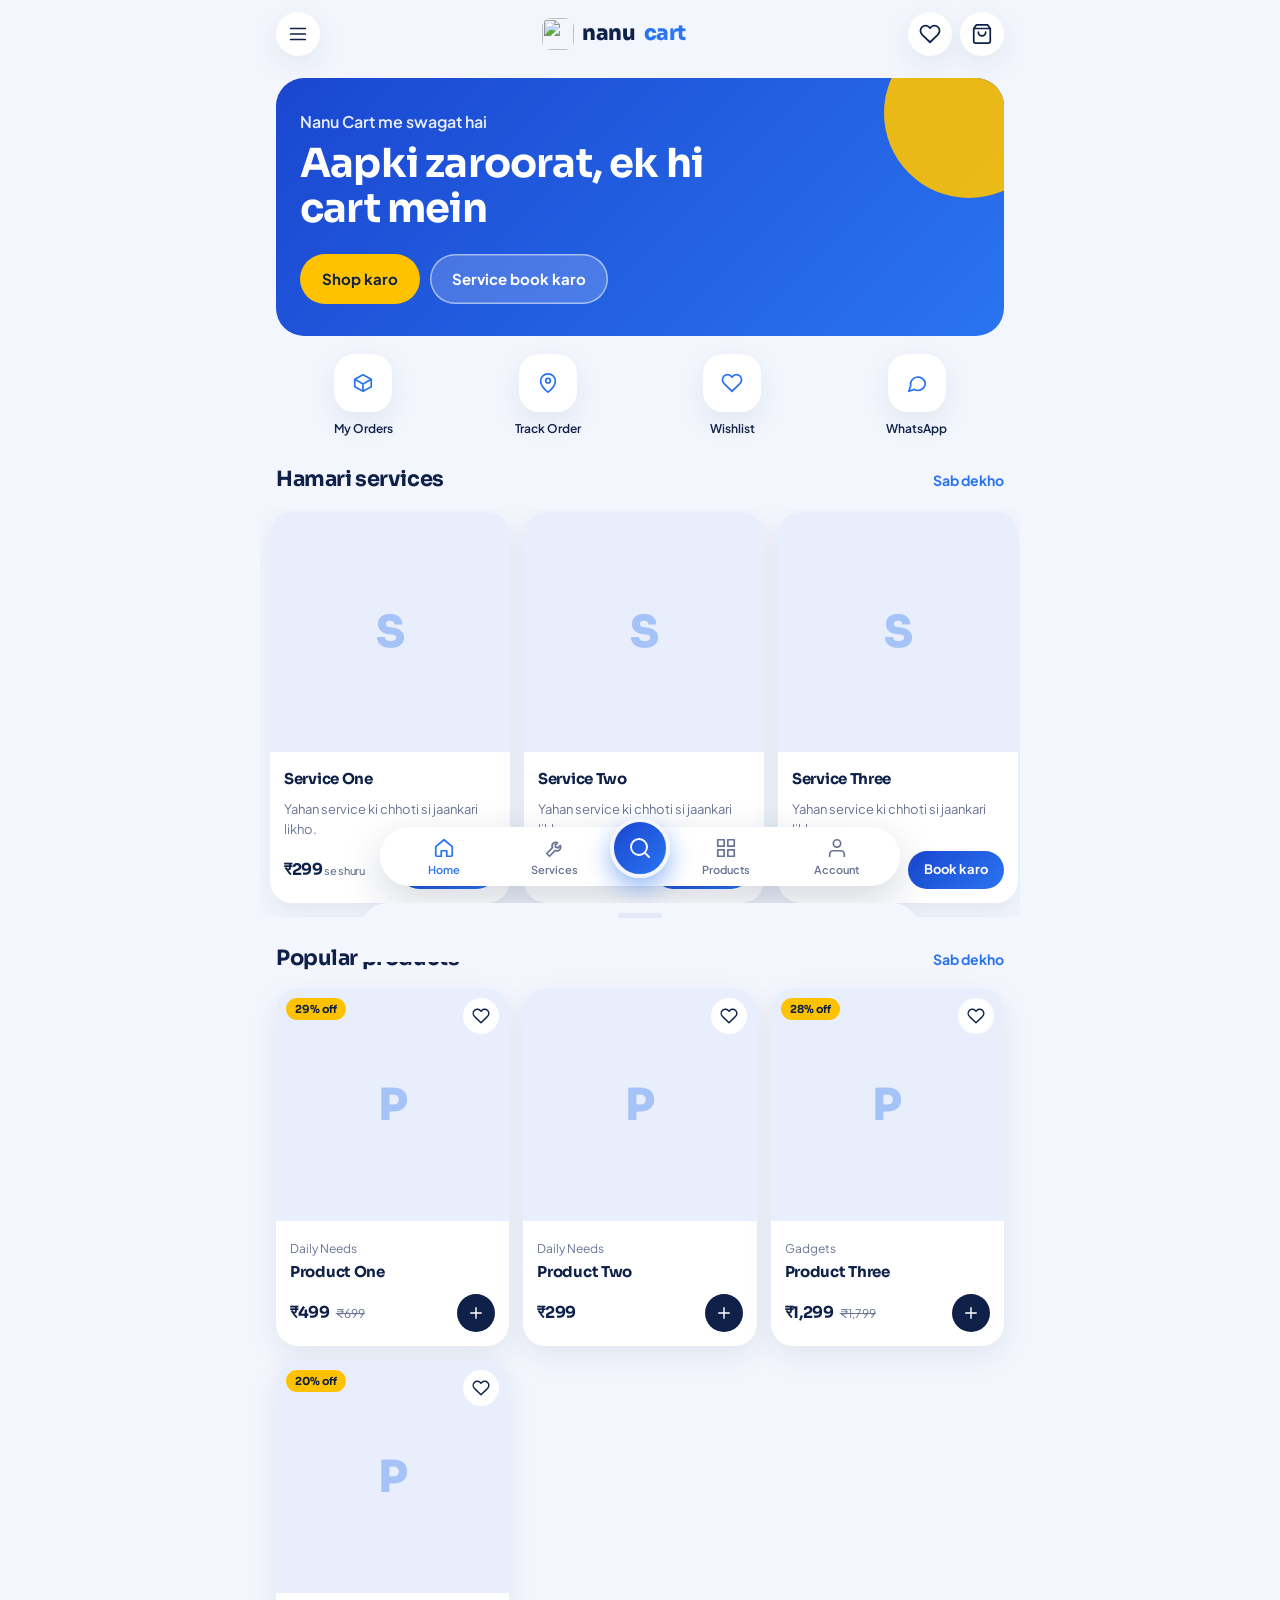
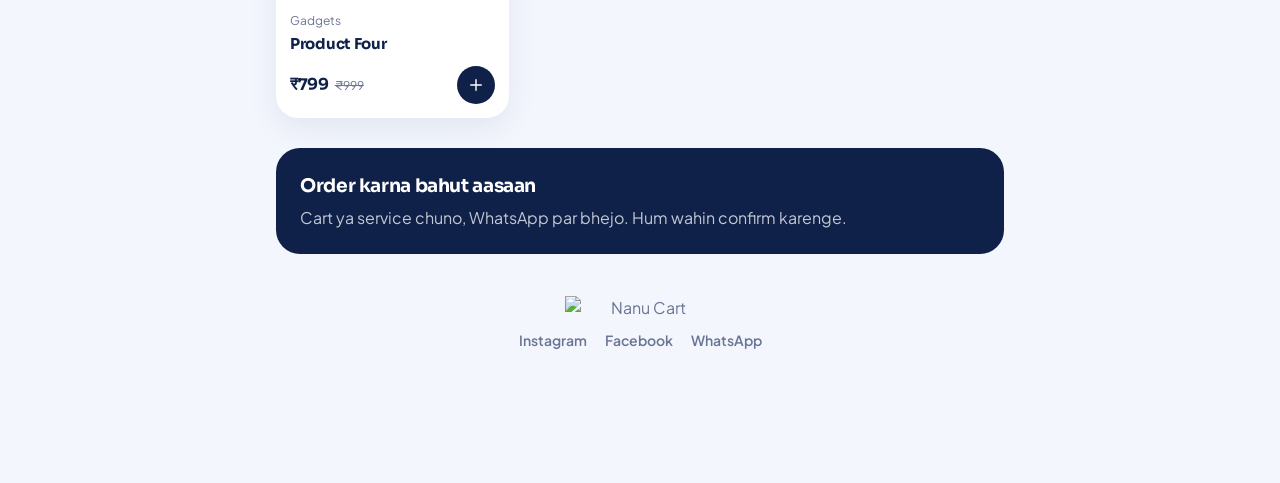
==== index.html @ 53aa0944 "Add files via upload" ====
<!DOCTYPE html>
<html lang="hi">
<head>
<meta charset="utf-8">
<meta name="viewport" content="width=device-width,initial-scale=1,viewport-fit=cover">
<title>Nanu Cart | Products & Services</title>
<meta name="description" content="Nanu Cart: products order karo, services book karo. Confirmation WhatsApp par.">
<meta name="theme-color" content="#2A74F0">
<link rel="icon" href="https://i.ibb.co/pBYqTsyS/nanucart-icon.png">
<link rel="preconnect" href="https://fonts.googleapis.com">
<link rel="preconnect" href="https://fonts.gstatic.com" crossorigin>
<link href="https://fonts.googleapis.com/css2?family=Plus+Jakarta+Sans:wght@400;500;600;700&family=Sora:wght@600;700;800&display=swap" rel="stylesheet">
<link rel="stylesheet" href="style.css">
</head>
<body>
<header>
  <button class="ib" onclick="openDrawer()" aria-label="Menu" id="mb"></button>
  <a class="logo" href="#home"><img src="https://i.ibb.co/pBYqTsyS/nanucart-icon.png" alt="">nanu<span>cart</span></a>
  <div class="hr"><a class="ib" href="#wishlist" aria-label="Wishlist" id="wb"></a><a class="ib" href="#cart" aria-label="Cart" id="cb"></a></div>
</header>
<main id="app"></main>
<nav id="nav"></nav>
<div class="ov" id="ov" onclick="closeAll()"></div>
<aside id="drawer"></aside>
<div id="sheet"><div class="grab"></div><div id="sheet-body"></div></div>
<div id="toast"></div>
<!-- Har feature ki apni alag file. Order important hai. -->
<script src="config.js"></script>
<script src="core.js"></script>
<script src="cart.js"></script>
<script src="home.js"></script>
<script src="shop.js"></script>
<script src="service.js"></script>
<script src="account.js"></script>
<script src="main.js"></script>
</body>
</html>
---- style.css ----
:root{--bg:#F3F6FD;--ink:#0F2149;--mut:#6A7595;--b:#2A74F0;--b2:#1A47D0;--g:#FFC200;--ln:#E3E9F6;--sh:0 10px 30px rgba(15,33,73,.08)}
*{box-sizing:border-box;margin:0;-webkit-tap-highlight-color:transparent}
body{font-family:'Plus Jakarta Sans',system-ui,sans-serif;background:var(--bg);color:var(--ink);padding-bottom:120px;line-height:1.5}
h1,h2,h3,h4,.logo,b{font-family:Sora,sans-serif;letter-spacing:-.02em}
a{color:inherit;text-decoration:none;cursor:pointer}button{font:inherit;border:0;background:none;color:inherit;cursor:pointer}
:focus-visible{outline:3px solid var(--g);outline-offset:2px}
input,textarea{font:inherit;width:100%;padding:14px 16px;margin-bottom:12px;border:1.5px solid var(--ln);border-radius:14px;background:#fff;color:var(--ink);outline:0}
input:focus,textarea:focus{border-color:var(--b)}
header{position:sticky;top:0;z-index:30;display:flex;align-items:center;justify-content:space-between;padding:12px 16px;background:rgba(243,246,253,.88);backdrop-filter:blur(14px);max-width:760px;margin:auto}
.hr{display:flex;gap:8px}
.ib{width:44px;height:44px;border-radius:50%;background:#fff;display:grid;place-items:center;box-shadow:var(--sh);position:relative}
.logo{display:flex;align-items:center;gap:8px;font-weight:800;font-size:21px}.logo img{width:32px;height:32px;border-radius:9px}.logo span,footer b span{color:var(--b)}
.bd{position:absolute;top:-3px;right:-3px;min-width:19px;height:19px;border-radius:10px;background:var(--g);color:var(--ink);font:800 11px Sora;display:grid;place-items:center;padding:0 5px}
main{max-width:760px;margin:auto;padding:4px 16px}
.hero{margin-top:6px;padding:32px 24px;border-radius:28px;color:#fff;background:linear-gradient(135deg,var(--b2),var(--b)) center/cover;position:relative;overflow:hidden}
.hero:after{content:"";position:absolute;right:-50px;top:-50px;width:170px;height:170px;border-radius:50%;background:var(--g);opacity:.9}
.hero>*{position:relative;z-index:1}.hero p{font-weight:600;opacity:.9}
.hero h1{font-size:clamp(28px,7vw,40px);line-height:1.12;margin:8px 0 22px;max-width:15ch}
.row{display:flex;gap:10px;flex-wrap:wrap}
.btn{display:inline-flex;align-items:center;justify-content:center;gap:8px;padding:14px 22px;border-radius:999px;font-weight:700;font-size:15px}
.btn.y{background:var(--g);color:var(--ink)}.btn.g{background:rgba(255,255,255,.18);color:#fff;box-shadow:inset 0 0 0 1.5px rgba(255,255,255,.5)}
.form .btn.g{background:#fff;color:var(--b2);box-shadow:inset 0 0 0 1.5px var(--ln)}
.btn.b{background:linear-gradient(135deg,var(--b2),var(--b));color:#fff}.btn.sm{padding:9px 16px;font-size:13px}.btn.w{width:100%;margin-top:8px}
.qa{display:grid;grid-template-columns:repeat(4,1fr);gap:10px;margin:18px 0 6px}
.qa a{display:flex;flex-direction:column;align-items:center;gap:8px;font-size:12px;font-weight:600;text-align:center}
.qa span{width:58px;height:58px;border-radius:20px;background:#fff;display:grid;place-items:center;color:var(--b);box-shadow:var(--sh)}
.sh{display:flex;justify-content:space-between;align-items:baseline;margin:26px 0 14px}.sh h2{font-size:21px}.sh a{color:var(--b);font-weight:700;font-size:14px}
.card{background:#fff;border-radius:22px;box-shadow:var(--sh);overflow:hidden}
.grid{display:grid;grid-template-columns:repeat(2,1fr);gap:14px}
.pi,.si{aspect-ratio:1;background:#E8EEFC;position:relative;overflow:hidden}.pi img,.si img,.th img{width:100%;height:100%;object-fit:cover}
.ph{width:100%;height:100%;display:grid;place-items:center;font:800 44px Sora;color:var(--b);opacity:.35}
.pb{padding:14px}.pb small,.od small{color:var(--mut);font-size:12px}.pb h4{font-size:15px;margin:2px 0 10px}.pb p{font-size:13px;color:var(--mut);margin:4px 0 12px}
.pr{display:flex;justify-content:space-between;align-items:center;gap:8px}.pr b{font-size:16px}.pr s{color:var(--mut);font-size:12px;margin-left:6px}.pr b small{font:500 11px 'Plus Jakarta Sans';color:var(--mut)}
.add{width:38px;height:38px;border-radius:50%;background:var(--ink);color:#fff;display:grid;place-items:center}
.hb{position:absolute;top:10px;right:10px;width:36px;height:36px;border-radius:50%;background:#fff;display:grid;place-items:center;color:var(--ink)}.hb.on{color:#E5484D}.hb.on svg{fill:#E5484D}
.tag{position:absolute;left:10px;top:10px;background:var(--g);font:700 11px Sora;padding:4px 9px;border-radius:999px}
.rail{display:flex;gap:14px;overflow-x:auto;scroll-snap-type:x mandatory;padding:2px 2px 14px;margin:0 -16px;padding-left:16px;scrollbar-width:none}.rail .sc{min-width:240px;scroll-snap-align:start}
.list{display:grid;gap:14px}
.chips{display:flex;gap:8px;overflow-x:auto;margin:0 -16px 16px;padding:0 16px;scrollbar-width:none}.chips button{padding:10px 18px;border-radius:999px;background:#fff;font-weight:600;font-size:14px;white-space:nowrap;box-shadow:var(--sh)}.chips .on{background:var(--ink);color:#fff}
.why{margin:30px 0;padding:24px;border-radius:24px;background:var(--ink);color:#fff}.why p{opacity:.75;margin-top:6px}
footer{text-align:center;padding:12px 0 8px;color:var(--mut)}footer b{font-size:20px;color:var(--ink)}footer div{display:flex;gap:18px;justify-content:center;margin-top:10px;font-weight:600;font-size:14px}
.li{display:flex;align-items:center;gap:12px;padding:12px;margin-bottom:12px}.th{width:68px;height:68px;border-radius:16px;overflow:hidden;background:#E8EEFC;flex:none}.fl{flex:1}.fl h4{font-size:15px}
.qty{display:flex;align-items:center;gap:10px;background:var(--bg);border-radius:999px;padding:4px}.qty button{width:30px;height:30px;border-radius:50%;background:#fff;display:grid;place-items:center}.qty span{font-weight:700;min-width:16px;text-align:center}
.form{padding:20px;margin-top:8px}.form h3{margin-bottom:14px}.tot{display:flex;justify-content:space-between;align-items:center;padding:6px 0 8px;font-weight:600}.tot b{font-size:22px}
.od{display:flex;justify-content:space-between;gap:12px;padding:16px;margin-bottom:12px}.od p{font-size:13px;color:var(--mut)}.rt{text-align:right;display:flex;flex-direction:column;gap:6px;align-items:flex-end}
.st{font-size:12px;font-weight:700;background:#E8EEFC;color:var(--b2);padding:4px 10px;border-radius:999px}.rt a{color:var(--b);font-weight:700;font-size:13px}
.steps{display:grid;grid-template-columns:14px 1fr;gap:4px 12px;margin:10px 0 14px}.steps i{width:14px;height:14px;border-radius:50%;background:var(--ln);margin-top:4px}.steps i.d{background:var(--b)}.steps span{font-size:14px}
.menu{margin-top:14px;display:grid;gap:10px}.menu a,#drawer a{display:flex;align-items:center;gap:14px;padding:14px 16px;border-radius:16px;background:#fff;font-weight:600}
.empty,.mut{color:var(--mut);margin:12px 0 18px}
nav{position:fixed;left:50%;transform:translateX(-50%);bottom:calc(14px + env(safe-area-inset-bottom,0px));width:min(92%,520px);display:flex;justify-content:space-around;align-items:flex-end;background:#fff;border-radius:30px;box-shadow:0 14px 40px rgba(15,33,73,.18);padding:10px 8px 8px;z-index:40}
nav a{flex:1;display:flex;flex-direction:column;align-items:center;gap:3px;font-size:11px;font-weight:600;color:var(--mut)}nav a.on{color:var(--b)}
nav a.fab{flex:none;width:60px;height:60px;border-radius:50%;margin-top:-34px;justify-content:center;background:linear-gradient(135deg,var(--b2),var(--b));color:#fff;box-shadow:0 10px 24px rgba(42,116,240,.5);border:4px solid var(--bg)}nav a.fab span{display:none}
.ov{position:fixed;inset:0;background:rgba(15,33,73,.45);opacity:0;pointer-events:none;transition:.25s;z-index:50}.ov.on{opacity:1;pointer-events:auto}
#drawer{position:fixed;top:0;bottom:0;left:0;width:min(86%,320px);background:var(--bg);z-index:60;padding:16px;transform:translateX(-102%);transition:transform .3s;overflow:auto}#drawer.open{transform:none}
.dh{display:flex;justify-content:space-between;align-items:center;margin-bottom:8px}#drawer h5{font:700 13px Sora;color:var(--mut);margin:20px 4px 8px}#drawer a{margin-bottom:8px}
#sheet{position:fixed;left:0;right:0;bottom:0;max-width:560px;margin:auto;background:var(--bg);border-radius:28px 28px 0 0;z-index:60;padding:10px 20px 28px;max-height:90vh;overflow:auto;transform:translateY(105%);transition:transform .3s}#sheet.open{transform:none}
.grab{width:44px;height:5px;border-radius:3px;background:var(--ln);margin:0 auto 16px}#sheet h3{font-size:22px;margin-bottom:4px}#sheet .mut{margin:0 0 14px}
#toast{position:fixed;left:50%;bottom:120px;transform:translate(-50%,20px);background:var(--ink);color:#fff;padding:12px 20px;border-radius:999px;font-size:14px;font-weight:600;opacity:0;pointer-events:none;transition:.25s;z-index:70}#toast.on{opacity:1;transform:translate(-50%,0)}
@media(min-width:640px){.grid{grid-template-columns:repeat(3,1fr)}.list{grid-template-columns:repeat(2,1fr)}}
@media(prefers-reduced-motion:reduce){*{transition:none!important}}
.fl-logo{width:150px;max-width:60%;display:block;margin:0 auto}
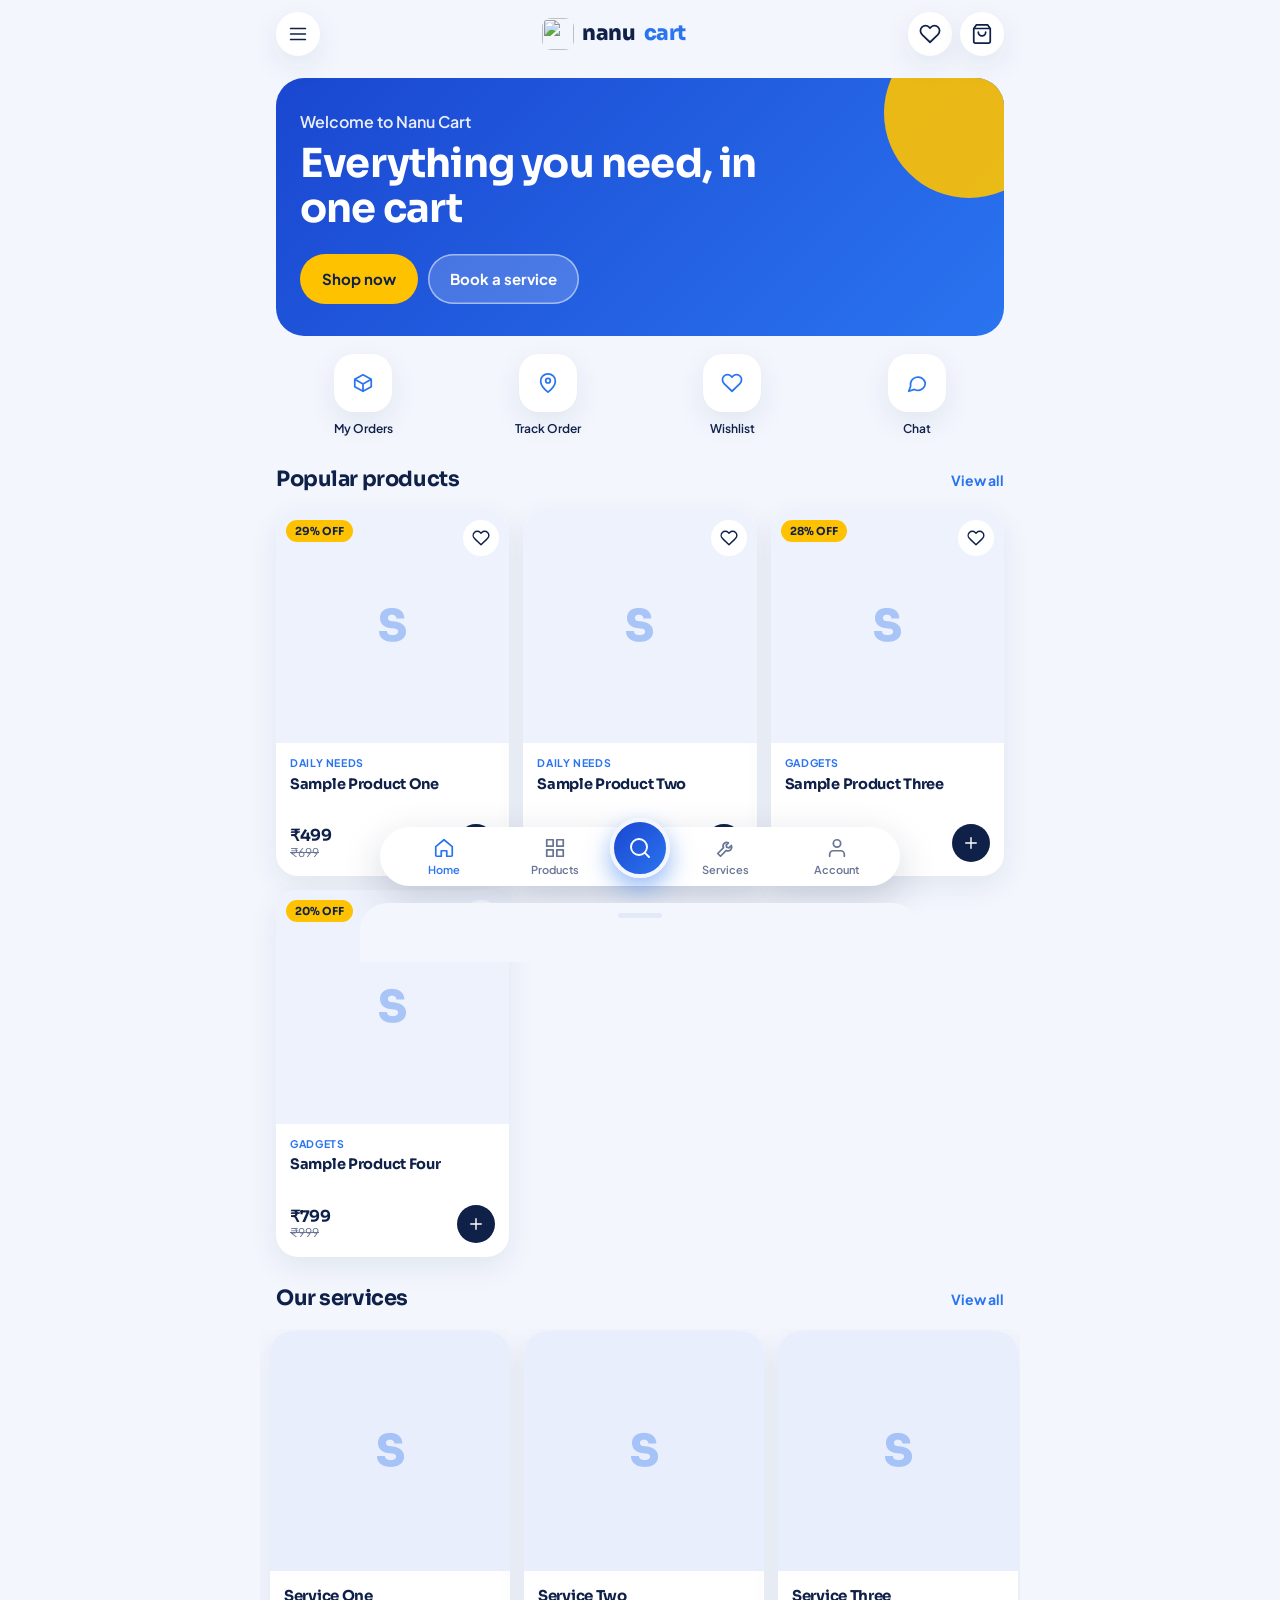
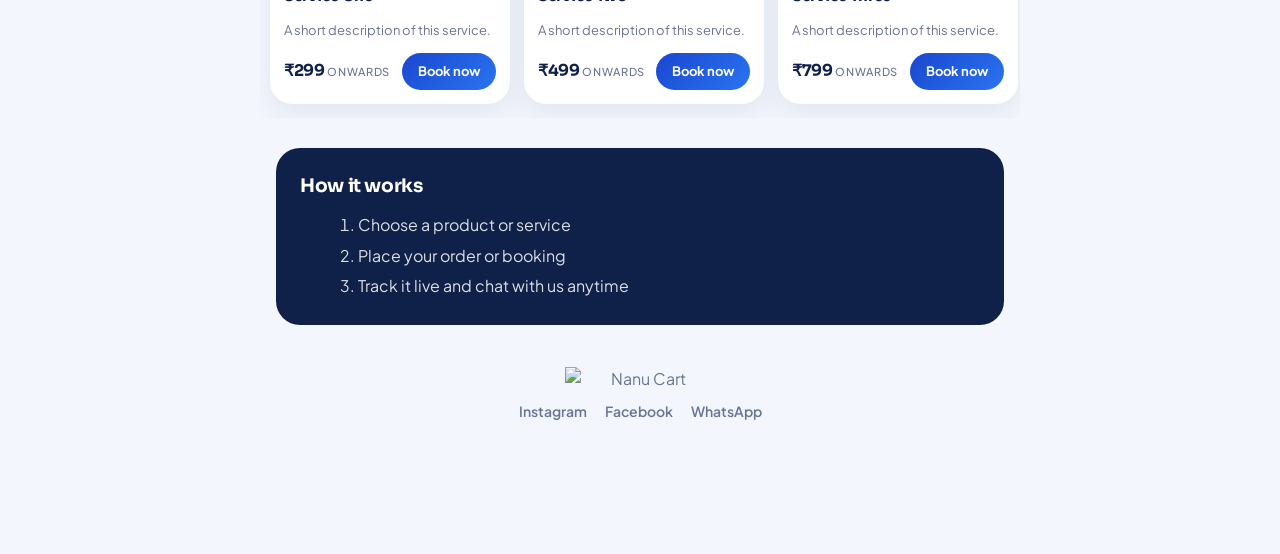
==== commit d72e74e0: "Add files via upload" ====
--- a/index.html
+++ b/index.html
@@ -1,10 +1,10 @@
 <!DOCTYPE html>
-<html lang="hi">
+<html lang="en">
 <head>
 <meta charset="utf-8">
 <meta name="viewport" content="width=device-width,initial-scale=1,viewport-fit=cover">
 <title>Nanu Cart | Products & Services</title>
-<meta name="description" content="Nanu Cart: products order karo, services book karo. Confirmation WhatsApp par.">
+<meta name="description" content="Nanu Cart: order products and book services online.">
 <meta name="theme-color" content="#2A74F0">
 <link rel="icon" href="https://i.ibb.co/pBYqTsyS/nanucart-icon.png">
 <link rel="preconnect" href="https://fonts.googleapis.com">
@@ -24,14 +24,20 @@
 <aside id="drawer"></aside>
 <div id="sheet"><div class="grab"></div><div id="sheet-body"></div></div>
 <div id="toast"></div>
-<!-- Har feature ki apni alag file. Order important hai. -->
+<script src="https://www.gstatic.com/firebasejs/10.12.2/firebase-app-compat.js"></script>
+<script src="https://www.gstatic.com/firebasejs/10.12.2/firebase-auth-compat.js"></script>
+<script src="https://www.gstatic.com/firebasejs/10.12.2/firebase-firestore-compat.js"></script>
 <script src="config.js"></script>
 <script src="core.js"></script>
+<script src="backend.js"></script>
+<script src="auth.js"></script>
 <script src="cart.js"></script>
 <script src="home.js"></script>
 <script src="shop.js"></script>
+<script src="product.js"></script>
 <script src="service.js"></script>
 <script src="account.js"></script>
+<script src="chat.js"></script>
 <script src="main.js"></script>
 </body>
 </html>
--- a/style.css
+++ b/style.css
@@ -59,3 +59,28 @@
 @media(min-width:640px){.grid{grid-template-columns:repeat(3,1fr)}.list{grid-template-columns:repeat(2,1fr)}}
 @media(prefers-reduced-motion:reduce){*{transition:none!important}}
 .fl-logo{width:150px;max-width:60%;display:block;margin:0 auto}
+/* ===== v2: professional cards, product page, auth, chat, tracking ===== */
+input[type=checkbox]{width:auto;margin:0}
+.pc{cursor:pointer;display:flex;flex-direction:column;transition:transform .2s,box-shadow .2s}.pc:active{transform:scale(.98)}
+.pi{aspect-ratio:1/1;background:#EEF2FC}.pb{padding:12px 14px 14px;display:flex;flex-direction:column;flex:1}
+.pb small{text-transform:uppercase;letter-spacing:.06em;font-size:10.5px;font-weight:700;color:var(--b)}
+.pc .pb h4{font-size:14.5px;line-height:1.3;margin:4px 0 12px;display:-webkit-box;-webkit-line-clamp:2;-webkit-box-orient:vertical;overflow:hidden;min-height:2.6em}
+.pc .pr{margin-top:auto}.pp{display:flex;flex-direction:column;line-height:1.15}.pp s{margin:0;font-size:12px}
+.add:disabled,.btn:disabled{opacity:.4;pointer-events:none}.oos{position:absolute;inset:0;background:rgba(255,255,255,.7);display:grid;place-items:center;font:700 13px Sora;color:var(--ink)}
+.pdp nav{display:none}.pdp{padding-bottom:110px}.gal{display:flex;overflow-x:auto;scroll-snap-type:x mandatory;border-radius:26px;scrollbar-width:none;background:#EEF2FC}.gs{min-width:100%;aspect-ratio:1/1;scroll-snap-align:center}.gs img,.gs .ph{width:100%;height:100%;object-fit:cover}
+.dots{display:flex;gap:6px;justify-content:center;margin:12px 0}.dots i{width:7px;height:7px;border-radius:4px;background:var(--ln);transition:.2s}.dots i.on{width:22px;background:var(--b)}
+.pinfo{padding:6px 2px}.meta{display:flex;justify-content:space-between;align-items:center}.meta small{text-transform:uppercase;letter-spacing:.06em;font-weight:700;color:var(--b);font-size:12px}
+.pinfo h1{font-size:26px;line-height:1.2;margin:6px 0 10px}.hb2{width:42px;height:42px;border-radius:50%;background:#fff;box-shadow:var(--sh);display:grid;place-items:center}.hb2.on{color:#E5484D}.hb2.on svg{fill:#E5484D}
+.price{display:flex;align-items:baseline;gap:10px;flex-wrap:wrap}.price b{font-size:28px}.price s{color:var(--mut)}.off{background:#E3F8EA;color:#13803D;font:700 12px Sora;padding:4px 10px;border-radius:999px}
+.stk{font-size:13px;font-weight:700;margin:8px 0 18px}.stk.yes{color:#13803D}.stk.no{color:#D23B3B}.pinfo h3{font-size:16px;margin-bottom:6px}.desc{color:#47527A;white-space:pre-line}
+.trust{display:grid;grid-template-columns:repeat(3,1fr);gap:10px;margin:22px 0}.trust div{background:#fff;border-radius:18px;padding:14px 8px;text-align:center;font-size:11.5px;font-weight:600;display:flex;flex-direction:column;align-items:center;gap:6px;color:var(--b2);box-shadow:var(--sh)}
+.buy{position:fixed;left:0;right:0;bottom:0;z-index:40;display:flex;gap:10px;align-items:center;padding:12px 16px calc(12px + env(safe-area-inset-bottom,0px));background:rgba(255,255,255,.95);backdrop-filter:blur(14px);box-shadow:0 -10px 30px rgba(15,33,73,.08);max-width:760px;margin:auto}.buy .btn{flex:1;padding:13px 10px}.btn.o{background:#fff;color:var(--b2);box-shadow:inset 0 0 0 1.5px var(--b)}.buy .qty{background:var(--bg)}
+.auth{padding:28px 22px;max-width:420px;margin:24px auto;text-align:center}.auth img{width:60px;height:60px;border-radius:18px;margin-bottom:12px}.auth h2{margin-bottom:4px}.auth input{text-align:left}.lnk{display:block;margin:12px 0;color:var(--b);font-weight:700;font-size:14px}.sw{margin-top:14px;font-size:14px;color:var(--mut)}.sw a{color:var(--b);font-weight:700}
+.prof{display:flex;gap:14px;align-items:center;padding:18px}.av{width:48px;height:48px;border-radius:16px;background:linear-gradient(135deg,var(--b2),var(--b));color:#fff;display:grid;place-items:center;font:700 18px Sora;flex:none}.prof h3{margin:0}
+.dme{display:flex;align-items:center;gap:12px;background:linear-gradient(135deg,var(--b2),var(--b))!important;color:#fff;margin:6px 0 4px}.dme small{display:block;opacity:.8;font-weight:500}.dme .av{background:rgba(255,255,255,.2)}
+.od .oh{display:flex;justify-content:space-between;gap:10px;margin-bottom:6px}.od{display:block;padding:16px}.od p{margin-bottom:12px}.od0{margin-top:16px}
+.sp{display:flex;justify-content:space-between;position:relative}.sp div{flex:1;text-align:center;font-size:10.5px;font-weight:600;color:var(--mut);position:relative}.sp i{display:block;width:14px;height:14px;border-radius:50%;background:var(--ln);margin:0 auto 6px;position:relative;z-index:1}.sp div:not(:first-child):before{content:"";position:absolute;top:6px;right:50%;width:100%;height:2px;background:var(--ln)}.sp .on{color:var(--ink)}.sp .on i,.sp .on:before{background:var(--b)}.st.bad{background:#FDE8E8;color:#D23B3B}
+.chatbox{display:flex;flex-direction:column;height:calc(100vh - 290px);min-height:340px;background:#fff;border-radius:24px;box-shadow:var(--sh);overflow:hidden}.msgs{flex:1;overflow-y:auto;padding:16px;display:flex;flex-direction:column;gap:8px}
+.bub{max-width:80%;padding:10px 14px;border-radius:18px;font-size:14.5px;word-wrap:break-word}.bub small{display:block;font-size:10px;opacity:.65;margin-top:3px}.bub.me{align-self:flex-end;background:var(--b);color:#fff;border-bottom-right-radius:6px}.bub.ad{align-self:flex-start;background:#EEF2FC;border-bottom-left-radius:6px}
+.cin{display:flex;gap:8px;padding:10px;border-top:1px solid var(--ln)}.cin input{margin:0;flex:1}.send{width:48px;height:48px;border-radius:50%;background:var(--b);color:#fff;display:grid;place-items:center;flex:none}
+.why ol{margin:10px 0 0 18px;opacity:.85;line-height:1.9}.two{display:grid;grid-template-columns:1fr 1fr;gap:10px}.sw2{display:flex;gap:10px;align-items:center;margin:4px 0 12px;font-weight:600}
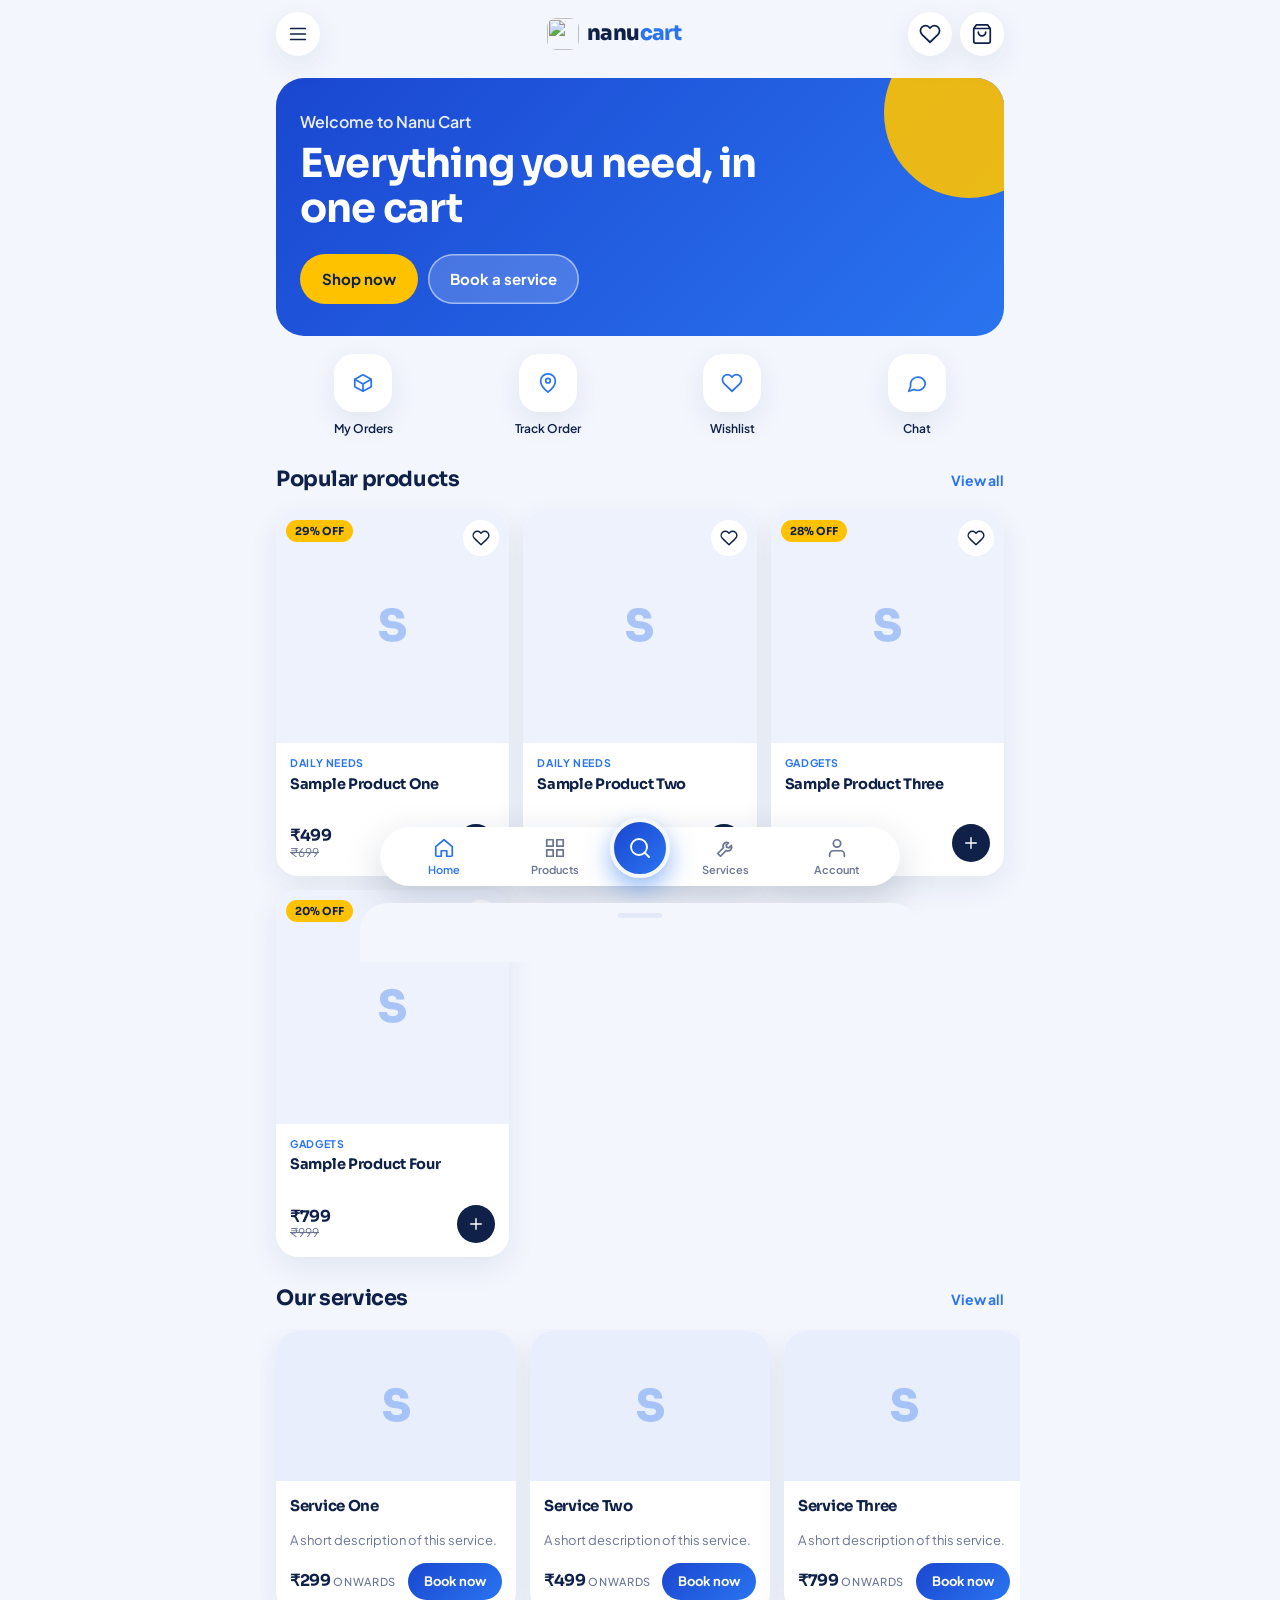
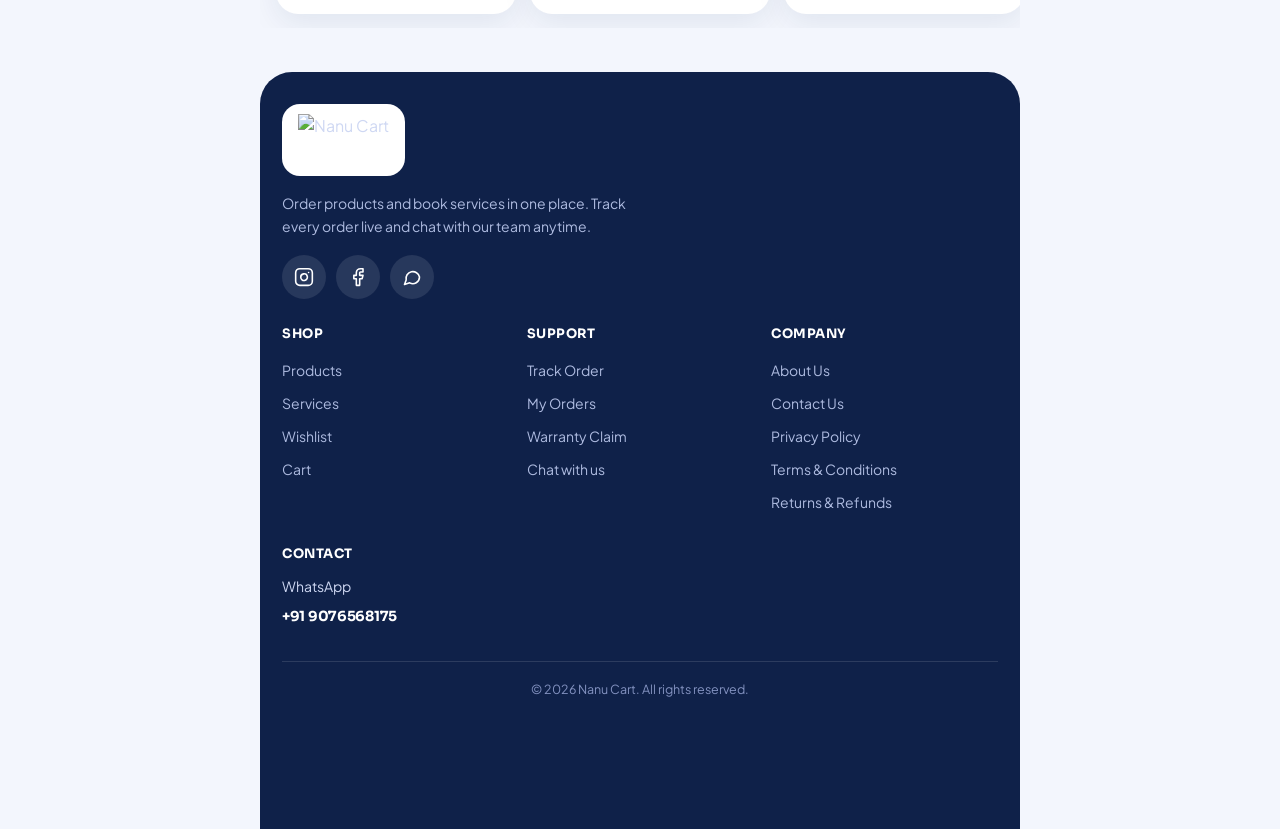
==== commit ed9a7202: "Add files via upload" ====
--- a/index.html
+++ b/index.html
@@ -10,15 +10,16 @@
 <link rel="preconnect" href="https://fonts.googleapis.com">
 <link rel="preconnect" href="https://fonts.gstatic.com" crossorigin>
 <link href="https://fonts.googleapis.com/css2?family=Plus+Jakarta+Sans:wght@400;500;600;700&family=Sora:wght@600;700;800&display=swap" rel="stylesheet">
-<link rel="stylesheet" href="style.css">
+<link rel="stylesheet" href="style.css?v=4">
 </head>
 <body>
 <header>
   <button class="ib" onclick="openDrawer()" aria-label="Menu" id="mb"></button>
-  <a class="logo" href="#home"><img src="https://i.ibb.co/pBYqTsyS/nanucart-icon.png" alt="">nanu<span>cart</span></a>
+  <a class="logo" href="#home"><img src="https://i.ibb.co/pBYqTsyS/nanucart-icon.png" alt=""><i class="wm">nanu<span>cart</span></i></a>
   <div class="hr"><a class="ib" href="#wishlist" aria-label="Wishlist" id="wb"></a><a class="ib" href="#cart" aria-label="Cart" id="cb"></a></div>
 </header>
 <main id="app"></main>
+<footer id="foot"></footer>
 <nav id="nav"></nav>
 <div class="ov" id="ov" onclick="closeAll()"></div>
 <aside id="drawer"></aside>
@@ -27,17 +28,20 @@
 <script src="https://www.gstatic.com/firebasejs/10.12.2/firebase-app-compat.js"></script>
 <script src="https://www.gstatic.com/firebasejs/10.12.2/firebase-auth-compat.js"></script>
 <script src="https://www.gstatic.com/firebasejs/10.12.2/firebase-firestore-compat.js"></script>
-<script src="config.js"></script>
-<script src="core.js"></script>
-<script src="backend.js"></script>
-<script src="auth.js"></script>
-<script src="cart.js"></script>
-<script src="home.js"></script>
-<script src="shop.js"></script>
-<script src="product.js"></script>
-<script src="service.js"></script>
-<script src="account.js"></script>
-<script src="chat.js"></script>
-<script src="main.js"></script>
+<script src="config.js?v=4"></script>
+<script src="core.js?v=4"></script>
+<script src="backend.js?v=4"></script>
+<script src="auth.js?v=4"></script>
+<script src="cart.js?v=4"></script>
+<script src="home.js?v=4"></script>
+<script src="shop.js?v=4"></script>
+<script src="product.js?v=4"></script>
+<script src="service.js?v=4"></script>
+<script src="account.js?v=4"></script>
+<script src="chat.js?v=4"></script>
+<script src="warranty.js?v=4"></script>
+<script src="info.js?v=4"></script>
+<script src="footer.js?v=4"></script>
+<script src="main.js?v=4"></script>
 </body>
 </html>
--- a/style.css
+++ b/style.css
@@ -38,7 +38,6 @@
 .list{display:grid;gap:14px}
 .chips{display:flex;gap:8px;overflow-x:auto;margin:0 -16px 16px;padding:0 16px;scrollbar-width:none}.chips button{padding:10px 18px;border-radius:999px;background:#fff;font-weight:600;font-size:14px;white-space:nowrap;box-shadow:var(--sh)}.chips .on{background:var(--ink);color:#fff}
 .why{margin:30px 0;padding:24px;border-radius:24px;background:var(--ink);color:#fff}.why p{opacity:.75;margin-top:6px}
-footer{text-align:center;padding:12px 0 8px;color:var(--mut)}footer b{font-size:20px;color:var(--ink)}footer div{display:flex;gap:18px;justify-content:center;margin-top:10px;font-weight:600;font-size:14px}
 .li{display:flex;align-items:center;gap:12px;padding:12px;margin-bottom:12px}.th{width:68px;height:68px;border-radius:16px;overflow:hidden;background:#E8EEFC;flex:none}.fl{flex:1}.fl h4{font-size:15px}
 .qty{display:flex;align-items:center;gap:10px;background:var(--bg);border-radius:999px;padding:4px}.qty button{width:30px;height:30px;border-radius:50%;background:#fff;display:grid;place-items:center}.qty span{font-weight:700;min-width:16px;text-align:center}
 .form{padding:20px;margin-top:8px}.form h3{margin-bottom:14px}.tot{display:flex;justify-content:space-between;align-items:center;padding:6px 0 8px;font-weight:600}.tot b{font-size:22px}
@@ -58,7 +57,6 @@
 #toast{position:fixed;left:50%;bottom:120px;transform:translate(-50%,20px);background:var(--ink);color:#fff;padding:12px 20px;border-radius:999px;font-size:14px;font-weight:600;opacity:0;pointer-events:none;transition:.25s;z-index:70}#toast.on{opacity:1;transform:translate(-50%,0)}
 @media(min-width:640px){.grid{grid-template-columns:repeat(3,1fr)}.list{grid-template-columns:repeat(2,1fr)}}
 @media(prefers-reduced-motion:reduce){*{transition:none!important}}
-.fl-logo{width:150px;max-width:60%;display:block;margin:0 auto}
 /* ===== v2: professional cards, product page, auth, chat, tracking ===== */
 input[type=checkbox]{width:auto;margin:0}
 .pc{cursor:pointer;display:flex;flex-direction:column;transition:transform .2s,box-shadow .2s}.pc:active{transform:scale(.98)}
@@ -84,3 +82,17 @@
 .bub{max-width:80%;padding:10px 14px;border-radius:18px;font-size:14.5px;word-wrap:break-word}.bub small{display:block;font-size:10px;opacity:.65;margin-top:3px}.bub.me{align-self:flex-end;background:var(--b);color:#fff;border-bottom-right-radius:6px}.bub.ad{align-self:flex-start;background:#EEF2FC;border-bottom-left-radius:6px}
 .cin{display:flex;gap:8px;padding:10px;border-top:1px solid var(--ln)}.cin input{margin:0;flex:1}.send{width:48px;height:48px;border-radius:50%;background:var(--b);color:#fff;display:grid;place-items:center;flex:none}
 .why ol{margin:10px 0 0 18px;opacity:.85;line-height:1.9}.two{display:grid;grid-template-columns:1fr 1fr;gap:10px}.sw2{display:flex;gap:10px;align-items:center;margin:4px 0 12px;font-weight:600}
+/* ===== v3: footer, logo, rail fixes ===== */
+.wm{font-style:normal}.logo .wm{letter-spacing:-.03em}
+.rail{scroll-padding-left:16px}.si{aspect-ratio:16/10}
+body{padding-bottom:0}body.nofoot{padding-bottom:120px}.pdp{padding-bottom:0}
+#foot{margin:40px auto 0;max-width:760px;background:var(--ink);color:#cfd8f3;border-radius:32px 32px 0 0;padding:32px 22px 130px}
+#foot .ft{display:block;background:#fff;border-radius:18px;padding:10px 16px;width:fit-content;margin-bottom:16px}#foot .ft img{height:52px;display:block}
+#foot .fb p{font-size:14px;line-height:1.6;max-width:36ch;color:#aebbe0}
+.soc{display:flex;gap:10px;margin:18px 0 26px}.soc a{width:44px;height:44px;border-radius:50%;background:rgba(255,255,255,.1);display:grid;place-items:center;color:#fff;transition:.2s}.soc a:active{background:var(--b)}
+.fcols{display:grid;grid-template-columns:1fr 1fr;gap:26px 18px}.fcols h5{font:700 13px Sora;color:#fff;letter-spacing:.04em;margin-bottom:12px;text-transform:uppercase}.fcols a{display:block;font-size:14px;padding:6px 0;color:#aebbe0}.fcols a:hover{color:#fff}
+.fcols .wide{grid-column:1/-1}.fcon{display:flex;flex-direction:column;gap:2px;font-size:14px}.fcon b{color:#fff;font-family:Sora}
+.fbot{margin-top:28px;padding-top:18px;border-top:1px solid rgba(255,255,255,.12);font-size:12.5px;color:#8392c0;text-align:center}
+.pdp #foot{padding-bottom:110px}
+@media(min-width:640px){.fcols{grid-template-columns:repeat(3,1fr)}.fcols .wide{grid-column:auto}}
+.doc{padding:22px}.doc p{margin-bottom:12px;color:#47527A;line-height:1.7}.doc .menu{margin-top:16px}.doc h3{margin:6px 0 10px}
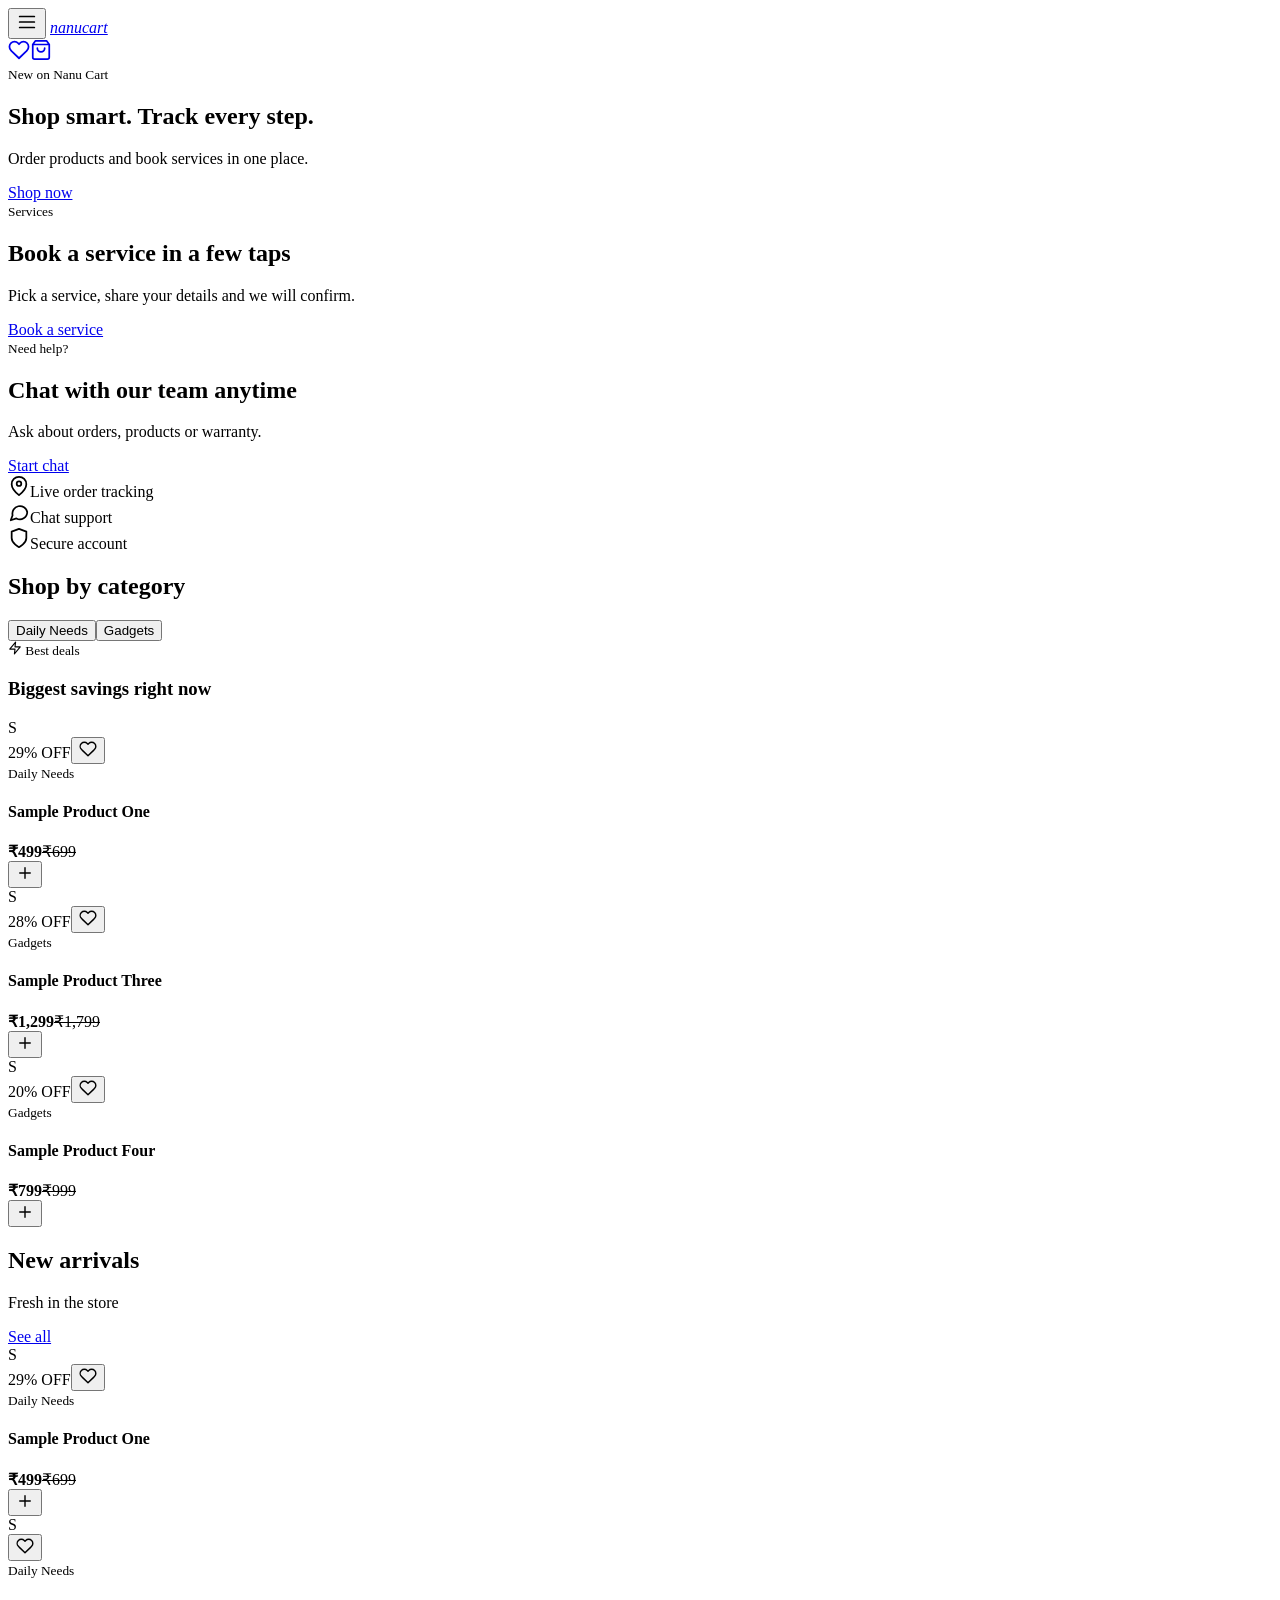
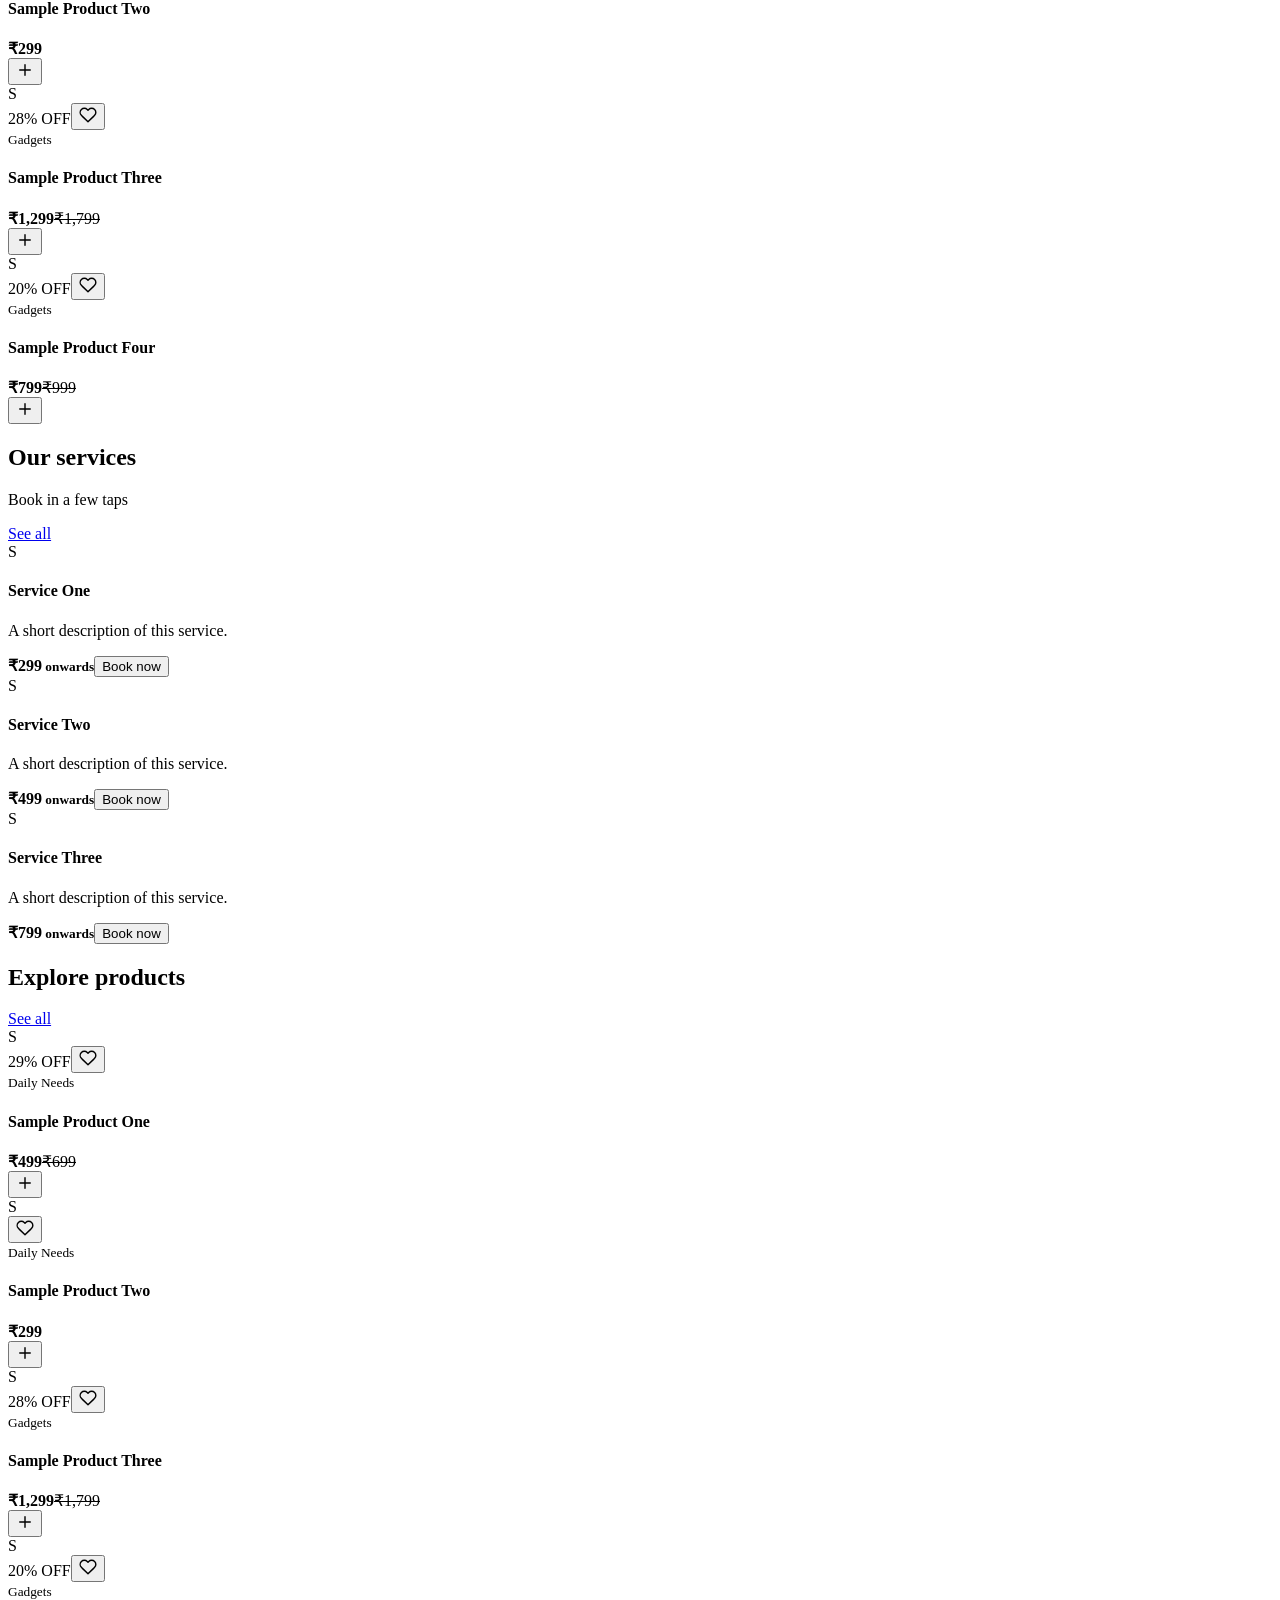
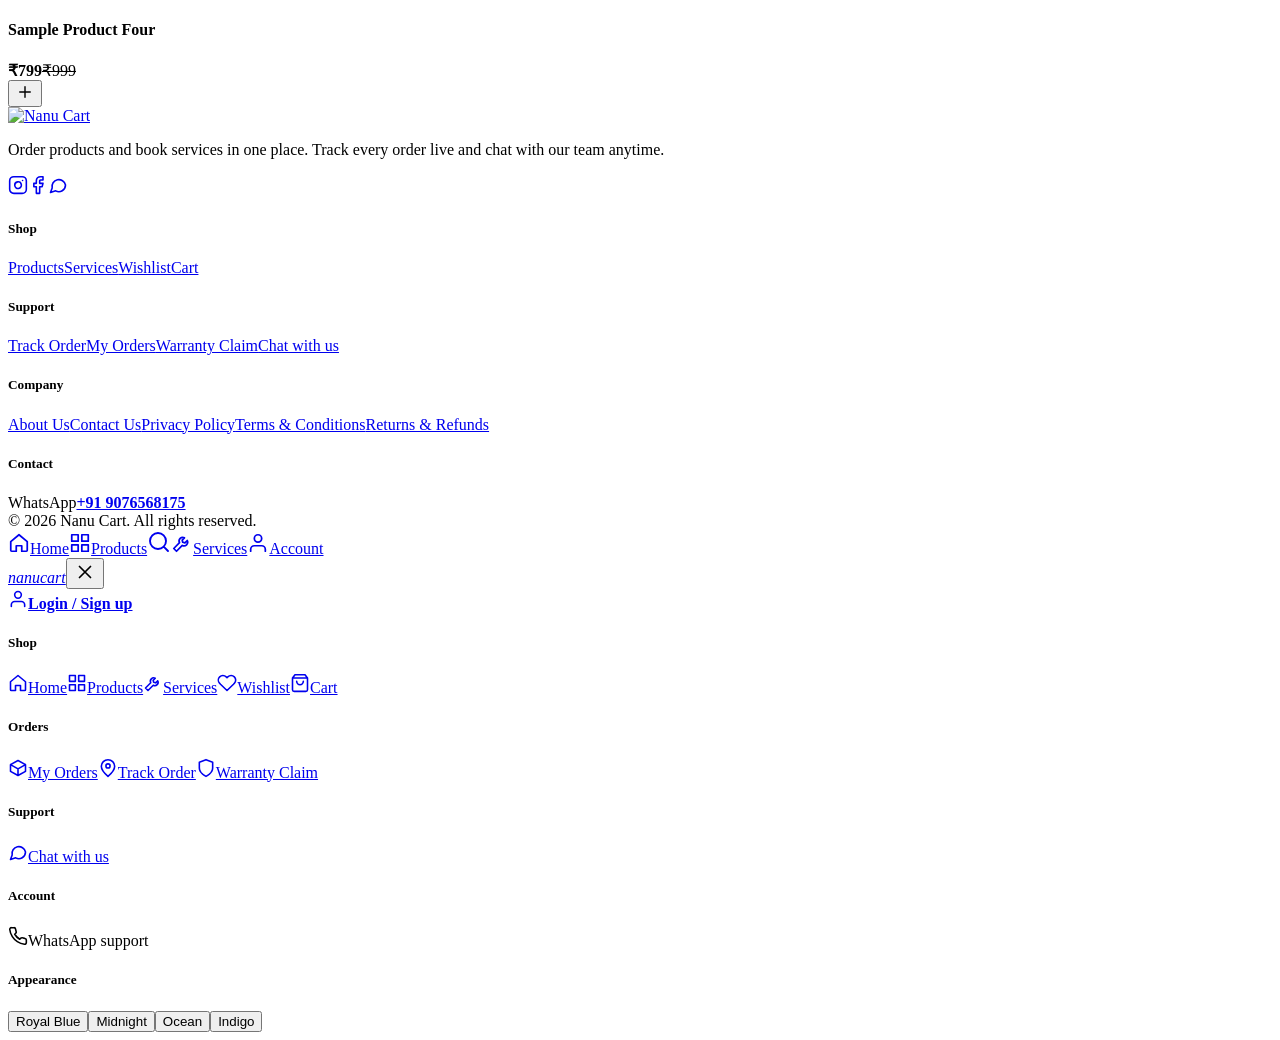
==== commit 474c9554: "Add files via upload" ====
--- a/index.html
+++ b/index.html
@@ -5,12 +5,13 @@
 <meta name="viewport" content="width=device-width,initial-scale=1,viewport-fit=cover">
 <title>Nanu Cart | Products & Services</title>
 <meta name="description" content="Nanu Cart: order products and book services online.">
-<meta name="theme-color" content="#2A74F0">
+<meta name="theme-color" content="#EEF3FF">
+<script>try{document.documentElement.dataset.theme=JSON.parse(localStorage.getItem("nc_theme")||'"royal"')}catch(e){}</script>
 <link rel="icon" href="https://i.ibb.co/pBYqTsyS/nanucart-icon.png">
 <link rel="preconnect" href="https://fonts.googleapis.com">
 <link rel="preconnect" href="https://fonts.gstatic.com" crossorigin>
 <link href="https://fonts.googleapis.com/css2?family=Plus+Jakarta+Sans:wght@400;500;600;700&family=Sora:wght@600;700;800&display=swap" rel="stylesheet">
-<link rel="stylesheet" href="style.css?v=4">
+<link rel="stylesheet" href="style.css?v=5">
 </head>
 <body>
 <header>
@@ -20,6 +21,7 @@
 </header>
 <main id="app"></main>
 <footer id="foot"></footer>
+<div id="cbar"></div>
 <nav id="nav"></nav>
 <div class="ov" id="ov" onclick="closeAll()"></div>
 <aside id="drawer"></aside>
@@ -28,20 +30,23 @@
 <script src="https://www.gstatic.com/firebasejs/10.12.2/firebase-app-compat.js"></script>
 <script src="https://www.gstatic.com/firebasejs/10.12.2/firebase-auth-compat.js"></script>
 <script src="https://www.gstatic.com/firebasejs/10.12.2/firebase-firestore-compat.js"></script>
-<script src="config.js?v=4"></script>
-<script src="core.js?v=4"></script>
-<script src="backend.js?v=4"></script>
-<script src="auth.js?v=4"></script>
-<script src="cart.js?v=4"></script>
-<script src="home.js?v=4"></script>
-<script src="shop.js?v=4"></script>
-<script src="product.js?v=4"></script>
-<script src="service.js?v=4"></script>
-<script src="account.js?v=4"></script>
-<script src="chat.js?v=4"></script>
-<script src="warranty.js?v=4"></script>
-<script src="info.js?v=4"></script>
-<script src="footer.js?v=4"></script>
-<script src="main.js?v=4"></script>
+<script src="config.js?v=5"></script>
+<script src="core.js?v=5"></script>
+<script src="theme.js?v=5"></script>
+<script src="backend.js?v=5"></script>
+<script src="auth.js?v=5"></script>
+<script src="cart.js?v=5"></script>
+<script src="reviews.js?v=5"></script>
+<script src="home.js?v=5"></script>
+<script src="shop.js?v=5"></script>
+<script src="checkout.js?v=5"></script>
+<script src="product.js?v=5"></script>
+<script src="service.js?v=5"></script>
+<script src="account.js?v=5"></script>
+<script src="chat.js?v=5"></script>
+<script src="warranty.js?v=5"></script>
+<script src="info.js?v=5"></script>
+<script src="footer.js?v=5"></script>
+<script src="main.js?v=5"></script>
 </body>
 </html>
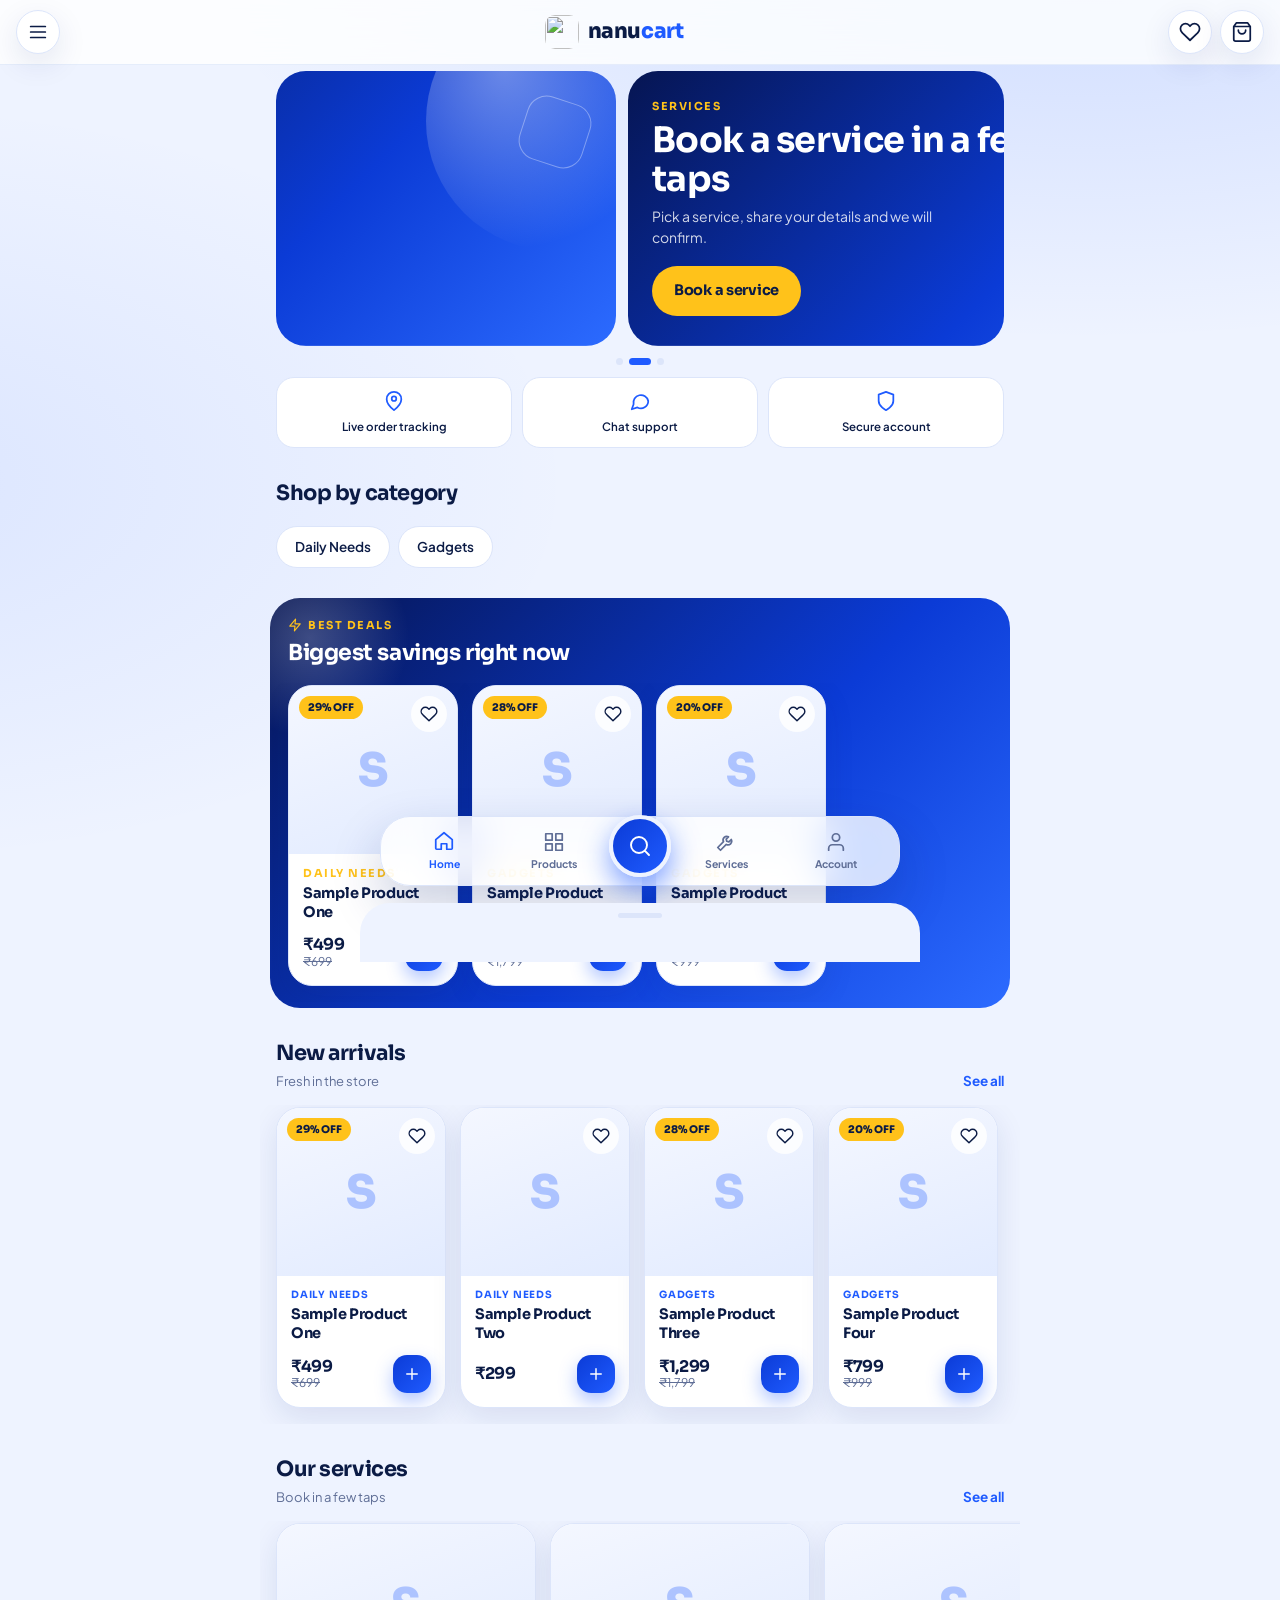
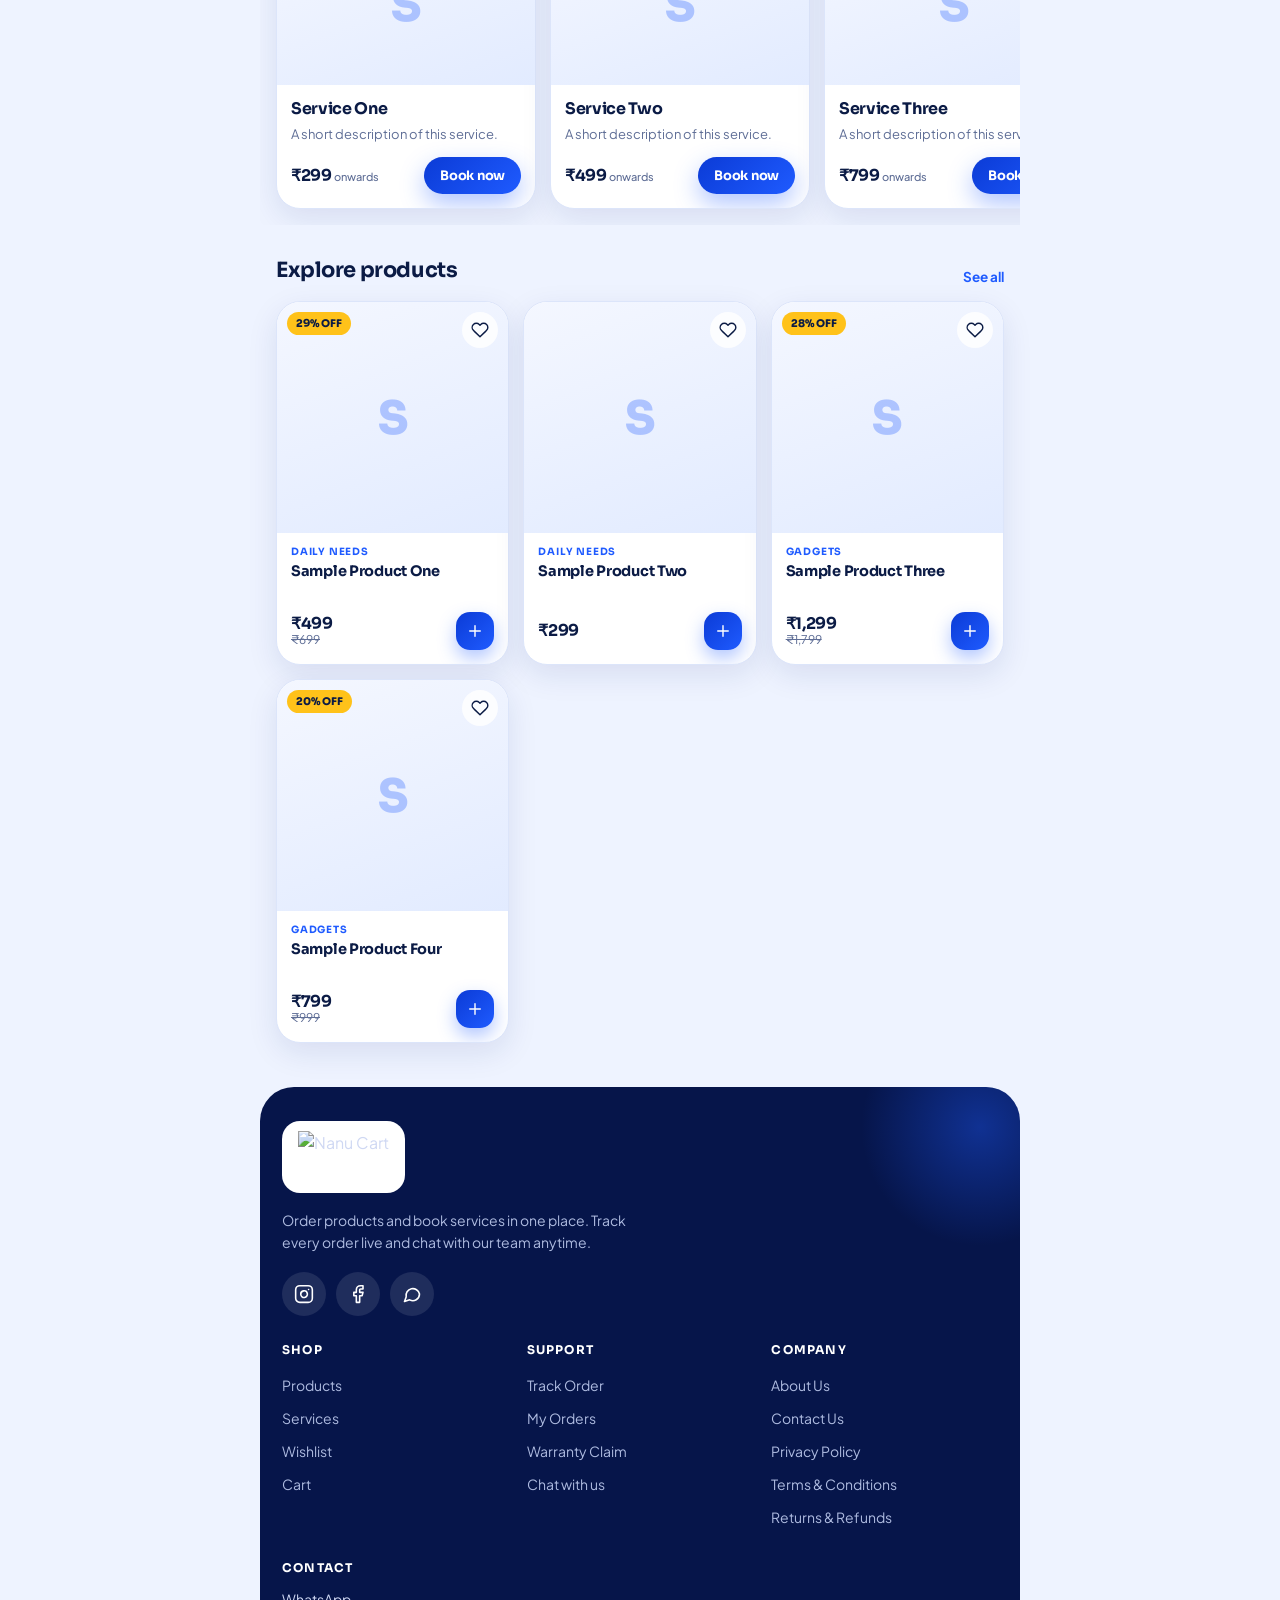
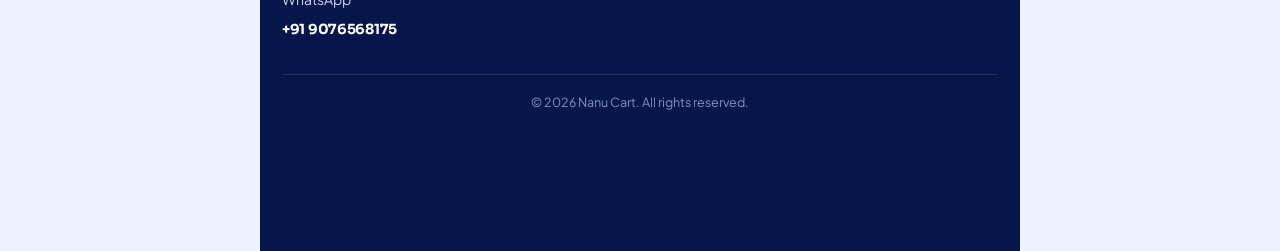
==== commit bd680b7f: "Add files via upload" ====
--- a/index.html
+++ b/index.html
@@ -7,13 +7,20 @@
 <meta name="description" content="Nanu Cart: order products and book services online.">
 <meta name="theme-color" content="#EEF3FF">
 <script>try{document.documentElement.dataset.theme=JSON.parse(localStorage.getItem("nc_theme")||'"royal"')}catch(e){}</script>
-<link rel="icon" href="https://i.ibb.co/pBYqTsyS/nanucart-icon.png">
+<link rel="icon" href="icon-192.png">
+<link rel="manifest" href="manifest.webmanifest">
+<link rel="apple-touch-icon" href="icon-192.png">
+<meta name="mobile-web-app-capable" content="yes">
+<meta name="apple-mobile-web-app-capable" content="yes">
+<meta name="apple-mobile-web-app-title" content="Nanu Cart">
 <link rel="preconnect" href="https://fonts.googleapis.com">
 <link rel="preconnect" href="https://fonts.gstatic.com" crossorigin>
 <link href="https://fonts.googleapis.com/css2?family=Plus+Jakarta+Sans:wght@400;500;600;700&family=Sora:wght@600;700;800&display=swap" rel="stylesheet">
-<link rel="stylesheet" href="style.css?v=5">
+<style>#splash{position:fixed;inset:0;z-index:200;background:radial-gradient(600px 420px at 50% 32%,#1F5BFF66,transparent),linear-gradient(160deg,#04103F,#0B3BD6);display:grid;place-items:center;transition:opacity .5s,visibility .5s}#splash.out{opacity:0;visibility:hidden}.sp-in{text-align:center;color:#fff;font-family:Sora,system-ui,sans-serif}.sp-ring{width:104px;height:104px;margin:0 auto 20px;position:relative;display:grid;place-items:center}.sp-ring:before,.sp-ring:after{content:"";position:absolute;inset:0;border-radius:32px;border:2px solid rgba(255,255,255,.55);animation:spr 1.8s ease-out infinite}.sp-ring:after{animation-delay:.9s}.sp-ring img{width:84px;height:84px;border-radius:24px;animation:spf 1.6s ease-in-out infinite;box-shadow:0 16px 40px rgba(0,0,0,.35)}.sp-name{font-weight:800;font-size:27px;letter-spacing:-.03em}.sp-name span{color:#FFC21A}.sp-bar{width:120px;height:4px;border-radius:2px;background:rgba(255,255,255,.2);margin:22px auto 0;overflow:hidden}.sp-bar i{display:block;height:100%;width:40%;border-radius:2px;background:#FFC21A;animation:spb 1.2s ease-in-out infinite}@keyframes spr{0%{transform:scale(.8);opacity:.9}100%{transform:scale(1.55);opacity:0}}@keyframes spf{50%{transform:translateY(-6px)}}@keyframes spb{0%{transform:translateX(-100%)}100%{transform:translateX(300%)}}</style>
+<link rel="stylesheet" href="style.css?v=7">
 </head>
 <body>
+<div id="splash"><div class="sp-in"><div class="sp-ring"><img src="icon-192.png" alt=""></div><div class="sp-name">nanu<span>cart</span></div><div class="sp-bar"><i></i></div></div></div>
 <header>
   <button class="ib" onclick="openDrawer()" aria-label="Menu" id="mb"></button>
   <a class="logo" href="#home"><img src="https://i.ibb.co/pBYqTsyS/nanucart-icon.png" alt=""><i class="wm">nanu<span>cart</span></i></a>
@@ -30,23 +37,26 @@
 <script src="https://www.gstatic.com/firebasejs/10.12.2/firebase-app-compat.js"></script>
 <script src="https://www.gstatic.com/firebasejs/10.12.2/firebase-auth-compat.js"></script>
 <script src="https://www.gstatic.com/firebasejs/10.12.2/firebase-firestore-compat.js"></script>
-<script src="config.js?v=5"></script>
-<script src="core.js?v=5"></script>
-<script src="theme.js?v=5"></script>
-<script src="backend.js?v=5"></script>
-<script src="auth.js?v=5"></script>
-<script src="cart.js?v=5"></script>
-<script src="reviews.js?v=5"></script>
-<script src="home.js?v=5"></script>
-<script src="shop.js?v=5"></script>
-<script src="checkout.js?v=5"></script>
-<script src="product.js?v=5"></script>
-<script src="service.js?v=5"></script>
-<script src="account.js?v=5"></script>
-<script src="chat.js?v=5"></script>
-<script src="warranty.js?v=5"></script>
-<script src="info.js?v=5"></script>
-<script src="footer.js?v=5"></script>
-<script src="main.js?v=5"></script>
+<script src="config.js?v=7"></script>
+<script src="core.js?v=7"></script>
+<script src="theme.js?v=7"></script>
+<script src="backend.js?v=7"></script>
+<script src="auth.js?v=7"></script>
+<script src="cart.js?v=7"></script>
+<script src="reviews.js?v=7"></script>
+<script src="home.js?v=7"></script>
+<script src="shop.js?v=7"></script>
+<script src="checkout.js?v=7"></script>
+<script src="product.js?v=7"></script>
+<script src="service.js?v=7"></script>
+<script src="account.js?v=7"></script>
+<script src="chat.js?v=7"></script>
+<script src="warranty.js?v=7"></script>
+<script src="info.js?v=7"></script>
+<script src="footer.js?v=7"></script>
+<script src="sfx.js?v=7"></script>
+<script src="pay.js?v=7"></script>
+<script src="pwa.js?v=7"></script>
+<script src="main.js?v=7"></script>
 </body>
 </html>
--- a/style.css
+++ b/style.css
@@ -0,0 +1,104 @@
+/* ===== NANU CART: premium blue design system ===== */
+:root{--bg:#EEF3FF;--bg2:#E2EBFF;--sf:#fff;--sf2:#F4F7FF;--ink:#0B1B45;--mut:#5F6E96;--ln:#DCE5FA;--b:#1F5BFF;--b2:#0B3BD6;--gold:#FFC21A;--foot:#06154A;--glass:rgba(255,255,255,.82);--sh:0 10px 30px rgba(16,42,120,.10);--sh2:0 22px 50px rgba(16,42,120,.22);--grad:linear-gradient(135deg,var(--b2),var(--b));--hero:linear-gradient(135deg,#061552 0%,#0B3BD6 58%,#2C6BFF 100%);--ok:#12A150;--bad:#E5484D;--on:#fff}
+[data-theme=midnight]{--bg:#050C20;--bg2:#091431;--sf:#0E1B3F;--sf2:#122252;--ink:#EAF0FF;--mut:#8FA2D3;--ln:#1C2F63;--b:#4C8DFF;--b2:#2D67F0;--foot:#030814;--glass:rgba(9,20,49,.84);--sh:0 10px 30px rgba(0,0,0,.4);--sh2:0 22px 50px rgba(0,0,0,.55);--hero:linear-gradient(135deg,#071447 0%,#1B46D6 60%,#3F80FF 100%)}
+[data-theme=ocean]{--bg:#E9F8FC;--bg2:#D7F0F7;--sf2:#F1FBFE;--ink:#05293A;--mut:#4A7384;--ln:#C9E6EF;--b:#0A93C9;--b2:#066E9C;--foot:#04283A;--hero:linear-gradient(135deg,#03344A 0%,#067BA8 58%,#35BFE9 100%);--sh:0 10px 30px rgba(4,80,110,.12)}
+[data-theme=indigo]{--bg:#EDEFFC;--bg2:#E0E4FB;--sf2:#F4F5FE;--ink:#0F1442;--mut:#5C639B;--ln:#D9DDF6;--b:#3D4EF2;--b2:#2A33C9;--foot:#0B0F3A;--hero:linear-gradient(135deg,#0B0F46 0%,#2A33C9 58%,#5B6BFF 100%);--sh:0 10px 30px rgba(30,40,140,.12)}
+*{box-sizing:border-box;margin:0;-webkit-tap-highlight-color:transparent}
+body{font-family:'Plus Jakarta Sans',system-ui,sans-serif;background:var(--bg);color:var(--ink);line-height:1.5;transition:background .3s,color .3s;background-image:radial-gradient(900px 420px at 85% -80px,color-mix(in srgb,var(--b) 16%,transparent),transparent),radial-gradient(700px 380px at -10% 14%,color-mix(in srgb,var(--b) 9%,transparent),transparent);background-repeat:no-repeat}
+h1,h2,h3,h4,h5,.logo,b,.btn{font-family:Sora,sans-serif;letter-spacing:-.02em}
+a{color:inherit;text-decoration:none;cursor:pointer}button{font:inherit;border:0;background:none;color:inherit;cursor:pointer}
+:focus-visible{outline:3px solid var(--gold);outline-offset:2px}
+input,textarea,select{font:inherit;width:100%;padding:14px 16px;margin-bottom:12px;border:1.5px solid var(--ln);border-radius:16px;background:var(--sf);color:var(--ink);outline:0;transition:border .2s,box-shadow .2s}
+input:focus,textarea:focus,select:focus{border-color:var(--b);box-shadow:0 0 0 4px color-mix(in srgb,var(--b) 15%,transparent)}input[type=checkbox]{width:auto;margin:0}
+header{position:sticky;top:0;z-index:30;display:flex;align-items:center;justify-content:space-between;padding:10px 16px;background:var(--glass);backdrop-filter:blur(18px) saturate(1.5);border-bottom:1px solid color-mix(in srgb,var(--ln) 70%,transparent)}
+.hr{display:flex;gap:8px}.ib{width:44px;height:44px;border-radius:50%;background:var(--sf);border:1px solid var(--ln);display:grid;place-items:center;position:relative;color:var(--ink);box-shadow:var(--sh)}
+.logo{display:flex;align-items:center;gap:9px;font-weight:800;font-size:21px}.logo img{width:34px;height:34px;border-radius:10px}.wm{font-style:normal}.logo span,.sh a{color:var(--b)}
+.bd{position:absolute;top:-4px;right:-4px;min-width:19px;height:19px;border-radius:10px;background:var(--gold);color:#0B1B45;font:800 11px Sora;display:grid;place-items:center;padding:0 5px;border:2px solid var(--bg)}
+main{max-width:760px;margin:auto;padding:6px 16px 0}
+.btn{display:inline-flex;align-items:center;justify-content:center;gap:8px;padding:14px 22px;border-radius:999px;font-weight:700;font-size:14.5px;transition:transform .15s,box-shadow .2s}.btn:active{transform:scale(.97)}
+.btn.b{background:var(--grad);color:var(--on);box-shadow:0 10px 24px color-mix(in srgb,var(--b) 35%,transparent)}.btn.y{background:var(--gold);color:#0B1B45}.btn.g{background:rgba(255,255,255,.16);color:#fff;box-shadow:inset 0 0 0 1.5px rgba(255,255,255,.45)}
+.btn.o{background:transparent;color:var(--b);box-shadow:inset 0 0 0 1.5px var(--b)}.btn.sm{padding:9px 16px;font-size:13px}.btn.w{width:100%;margin-top:8px}.btn:disabled,.add:disabled{opacity:.45;pointer-events:none}
+.hi{font-size:13px;color:var(--mut);margin:4px 2px 10px}.hi b{color:var(--ink)}
+.hslider{display:flex;overflow-x:auto;scroll-snap-type:x mandatory;gap:12px;scrollbar-width:none;border-radius:30px}
+.hs{min-width:100%;scroll-snap-align:center;border-radius:30px;padding:28px 24px 30px;color:#fff;background:var(--hero) center/cover;position:relative;overflow:hidden;min-height:236px;display:flex;flex-direction:column;justify-content:flex-end}
+.hs:before{content:"";position:absolute;right:-70px;top:-80px;width:260px;height:260px;border-radius:50%;background:radial-gradient(circle at 30% 30%,rgba(255,255,255,.38),rgba(255,255,255,0) 70%)}.hs:after{content:"";position:absolute;right:28px;top:28px;width:64px;height:64px;border-radius:20px;border:1.5px solid rgba(255,255,255,.35);transform:rotate(18deg)}
+.hs>*{position:relative;z-index:1}.hs small{font:700 11px Sora;letter-spacing:.14em;text-transform:uppercase;color:var(--gold)}.hs h2{font-size:clamp(25px,6.6vw,35px);line-height:1.1;max-width:15ch;margin:8px 0}.hs p{opacity:.82;max-width:30ch;margin-bottom:18px;font-size:14px}
+.dots{display:flex;gap:6px;justify-content:center;margin:12px 0}.dots i{width:7px;height:7px;border-radius:4px;background:var(--ln);transition:.25s}.dots i.on{width:22px;background:var(--b)}
+.trust3{display:grid;grid-template-columns:repeat(3,1fr);gap:10px;margin:6px 0 4px}.trust3 div{background:var(--sf);border:1px solid var(--ln);border-radius:18px;padding:12px 6px;text-align:center;font-size:11.5px;font-weight:600;display:flex;flex-direction:column;align-items:center;gap:6px;color:var(--ink)}.trust3 svg,.trust svg{color:var(--b)}
+.sh{display:flex;justify-content:space-between;align-items:flex-end;margin:30px 0 14px;gap:10px}.sh h2{font-size:21px}.sh a{font-weight:700;font-size:13.5px}.sub{font-size:13px;color:var(--mut);margin-top:2px}.eb{font:700 11px Sora;letter-spacing:.1em;text-transform:uppercase;color:var(--mut);margin:16px 0 8px}
+.chips{display:flex;gap:8px;overflow-x:auto;margin:0 -16px 16px;padding:2px 16px;scrollbar-width:none}.chips.w{flex-wrap:wrap;margin:0 0 14px;padding:0;overflow:visible}.chips button,.chips a{padding:10px 18px;border-radius:999px;background:var(--sf);border:1px solid var(--ln);font-weight:600;font-size:13.5px;white-space:nowrap;color:var(--ink)}.chips .on{background:var(--grad);color:var(--on);border-color:transparent}.chips em{font-style:normal;opacity:.7;font-size:11px}
+.card{background:var(--sf);color:var(--ink);border:1px solid var(--ln);border-radius:24px;box-shadow:var(--sh);overflow:hidden}
+.grid{display:grid;grid-template-columns:repeat(2,1fr);gap:14px}.list{display:grid;gap:14px}
+.pc{cursor:pointer;display:flex;flex-direction:column;transition:transform .2s,box-shadow .2s}.pc:active{transform:scale(.98)}.pc:hover{box-shadow:var(--sh2)}
+.pi,.si{aspect-ratio:1/1;background:linear-gradient(160deg,var(--sf2),var(--bg2));position:relative;overflow:hidden}.si{aspect-ratio:16/10}.pi img,.si img,.th img{width:100%;height:100%;object-fit:cover}
+.ph{width:100%;height:100%;display:grid;place-items:center;font:800 46px Sora;color:var(--b);opacity:.3}
+.tag{position:absolute;left:10px;top:10px;background:var(--gold);color:#0B1B45;font:800 10.5px Sora;padding:5px 9px;border-radius:999px;z-index:1}
+.rchip{position:absolute;left:10px;bottom:10px;background:var(--glass);backdrop-filter:blur(8px);padding:4px 9px;border-radius:999px;font:700 11.5px Sora;color:var(--ink)}.rchip i{font-style:normal;color:var(--gold)}.rchip em{font-style:normal;font-weight:500;color:var(--mut)}
+.hb{position:absolute;top:10px;right:10px;width:36px;height:36px;border-radius:50%;background:var(--glass);backdrop-filter:blur(8px);display:grid;place-items:center;color:var(--ink);z-index:1}.hb.on{color:var(--bad)}.hb.on svg{fill:var(--bad)}
+.oos{position:absolute;inset:0;background:color-mix(in srgb,var(--sf) 72%,transparent);display:grid;place-items:center;font:700 13px Sora}
+.pb{padding:12px 14px 14px;display:flex;flex-direction:column;flex:1}.pb small{text-transform:uppercase;letter-spacing:.08em;font:700 10px Sora;color:var(--b)}.pc .pb h4{font-size:14.5px;line-height:1.3;margin:4px 0 12px;display:-webkit-box;-webkit-line-clamp:2;-webkit-box-orient:vertical;overflow:hidden;min-height:2.6em}.pb p{font-size:13px;color:var(--mut);margin:4px 0 12px}
+.pr{display:flex;justify-content:space-between;align-items:center;gap:8px;margin-top:auto}.pp{display:flex;flex-direction:column;line-height:1.15}.pr b{font-size:16px}.pr s{color:var(--mut);font-size:12px}.pr b small{font:500 11px 'Plus Jakarta Sans';color:var(--mut);text-transform:none;letter-spacing:0}
+.add{width:38px;height:38px;border-radius:14px;background:var(--grad);color:var(--on);display:grid;place-items:center;box-shadow:0 8px 18px color-mix(in srgb,var(--b) 35%,transparent)}
+.rail{display:flex;gap:14px;overflow-x:auto;scroll-snap-type:x proximity;margin:0 -16px;padding:2px 16px 16px;scroll-padding-left:16px;scrollbar-width:none}.rail>*{min-width:170px;max-width:170px;scroll-snap-align:start;flex:none}.rail .sc{min-width:260px;max-width:260px}
+.deal{margin:28px -6px 0;padding:20px 18px 6px;border-radius:30px;background:var(--hero);color:#fff;position:relative;overflow:hidden}.deal:before{content:"";position:absolute;left:-60px;top:-60px;width:200px;height:200px;border-radius:50%;background:radial-gradient(circle,rgba(255,255,255,.22),transparent 70%)}.deal>*{position:relative}.deal small{font:700 11px Sora;letter-spacing:.14em;text-transform:uppercase;color:var(--gold);display:flex;align-items:center;gap:6px}.deal h3{font-size:22px;margin:4px 0 14px}
+#ao .card{display:flex;align-items:center;gap:12px;padding:14px;margin-top:14px;background:var(--grad);color:var(--on);border:0}#ao .fl h4{font-size:14px}#ao small{opacity:.8}#ao .st{background:rgba(255,255,255,.2);color:#fff}
+.stars{background:linear-gradient(90deg,var(--gold) var(--p),var(--ln) var(--p));-webkit-background-clip:text;background-clip:text;-webkit-text-fill-color:transparent;letter-spacing:2px;font-size:15px}
+.sbox{position:relative}.sbox svg{position:absolute;left:16px;top:15px;color:var(--mut)}.sbox input{padding-left:46px}.sorter select{width:auto;padding:10px 14px;margin-bottom:14px;font-weight:600;font-size:13px;border-radius:999px}.more{text-align:center;color:var(--mut);font-size:13px;padding:18px}
+.li{display:flex;align-items:center;gap:12px;padding:12px;margin-bottom:12px}.th{width:68px;height:68px;border-radius:18px;overflow:hidden;background:var(--bg2);flex:none}.fl{flex:1;min-width:0}.fl h4{font-size:14.5px}
+.qty{display:flex;align-items:center;gap:10px;background:var(--bg2);border-radius:999px;padding:4px}.qty button{width:30px;height:30px;border-radius:50%;background:var(--sf);display:grid;place-items:center}.qty span{font-weight:700;min-width:18px;text-align:center}
+.form{padding:20px;margin:8px 0 14px}.form h3{margin-bottom:14px;display:flex;align-items:center;gap:8px}.two{display:grid;grid-template-columns:1fr 1fr;gap:10px}.sum{padding:20px;margin:0 0 14px}.sum h3{margin-bottom:12px}
+.ln{display:flex;justify-content:space-between;padding:6px 0;font-size:14px;color:var(--mut)}.ln b{color:var(--ink);font-size:14px}.ln.ok b{color:var(--ok)}.ln.tt{border-top:1px dashed var(--ln);margin-top:8px;padding-top:14px;font-weight:700;color:var(--ink)}.ln.tt b{font-size:20px}
+.shipbar{padding:14px 16px;margin-bottom:12px;font-size:13px;font-weight:600}.shipbar i{display:block;height:7px;border-radius:4px;background:var(--bg2);margin-top:10px;overflow:hidden}.shipbar u{display:block;height:100%;background:var(--grad);border-radius:4px}.save{background:color-mix(in srgb,var(--ok) 12%,var(--sf));color:var(--ok);padding:12px 16px;border-radius:16px;font-weight:700;font-size:13.5px;margin-bottom:12px}
+.it{display:flex;align-items:center;gap:12px;padding:8px 0}.it small{color:var(--mut)}.items{margin:10px 0}.addr{margin-top:14px;padding-top:4px;border-top:1px dashed var(--ln)}.addr p{font-size:13.5px;color:var(--mut)}
+.okbox{text-align:center;padding:26px 0 18px}.tick{width:72px;height:72px;border-radius:50%;background:var(--grad);color:var(--on);display:grid;place-items:center;margin:0 auto 14px;box-shadow:0 14px 34px color-mix(in srgb,var(--b) 40%,transparent)}.okbox h2{font-size:26px}.row2b{display:grid;grid-template-columns:1fr 1fr;gap:10px;margin-bottom:10px}.small{font-size:12.5px;margin-bottom:12px}
+.od{display:block;padding:18px;margin-bottom:14px}.oh{display:flex;justify-content:space-between;gap:10px;align-items:flex-start;margin-bottom:14px}.oh small{color:var(--mut);font-size:12px}.od0{margin-top:16px}
+.st{font-size:11.5px;font-weight:700;background:var(--bg2);color:var(--b);padding:5px 11px;border-radius:999px;white-space:nowrap}.st.bad{background:color-mix(in srgb,var(--bad) 14%,var(--sf));color:var(--bad)}
+.sp{display:flex;justify-content:space-between;margin:6px 0 4px}.sp div{flex:1;text-align:center;font-size:10.5px;font-weight:600;color:var(--mut);position:relative}.sp i{display:grid;place-items:center;width:18px;height:18px;border-radius:50%;background:var(--bg2);margin:0 auto 6px;position:relative;z-index:1;color:#fff}.sp div:not(:first-child):before{content:"";position:absolute;top:8px;right:50%;width:100%;height:2px;background:var(--bg2)}.sp .on{color:var(--ink)}.sp .on i,.sp .on:before{background:var(--b)}
+.pd{padding-bottom:10px}.gwrap{position:relative;margin:0 -16px}.gal{display:flex;overflow-x:auto;scroll-snap-type:x mandatory;scrollbar-width:none;background:linear-gradient(160deg,var(--sf2),var(--bg2))}.gs{min-width:100%;aspect-ratio:1/1;scroll-snap-align:center}.gs img,.gs .ph{width:100%;height:100%;object-fit:cover}
+.gb{position:absolute;top:14px;width:44px;height:44px;border-radius:50%;background:var(--glass);backdrop-filter:blur(10px);display:grid;place-items:center;color:var(--ink);box-shadow:var(--sh)}.gb.l{left:16px}.gb.r{right:16px}.gb.r2{right:68px}.gb.on{color:var(--bad)}.gb.on svg{fill:var(--bad)}.gwrap .dots{position:absolute;left:0;right:0;bottom:30px;margin:0}
+.psheet{position:relative;margin:-24px -16px 0;background:var(--bg);border-radius:28px 28px 0 0;padding:22px 16px 6px}.psheet small.cat{text-transform:uppercase;letter-spacing:.1em;font:700 11px Sora;color:var(--b)}.psheet h1{font-size:25px;line-height:1.2;margin:6px 0 10px}.ratingrow{display:flex;align-items:center;gap:8px;font-size:13px;margin-bottom:12px}.ratingrow a{color:var(--b);font-weight:600}
+.price{display:flex;align-items:baseline;gap:10px;flex-wrap:wrap}.price b{font-size:30px}.price s{color:var(--mut)}.off{background:color-mix(in srgb,var(--ok) 14%,var(--sf));color:var(--ok);font:700 12px Sora;padding:5px 11px;border-radius:999px}
+.stk{font-size:13px;font-weight:700;margin:10px 0 16px}.stk.yes{color:var(--ok)}.stk.no{color:var(--bad)}.psheet h3{font-size:16px;margin:18px 0 6px}.desc{color:var(--mut);white-space:pre-line;line-height:1.7}
+.dinfo{display:flex;gap:12px;align-items:center;padding:14px 16px;margin:6px 0}.dinfo svg{color:var(--b);flex:none}.dinfo p{font-size:13px;color:var(--mut)}.dinfo b{font-size:14px;display:block}
+.trust{display:grid;grid-template-columns:repeat(3,1fr);gap:10px;margin:18px 0}.trust div{background:var(--sf);border:1px solid var(--ln);border-radius:18px;padding:14px 8px;text-align:center;font-size:11.5px;font-weight:600;display:flex;flex-direction:column;align-items:center;gap:6px}
+.rsum{display:flex;gap:18px;padding:18px;margin-bottom:12px;align-items:center}.big{text-align:center}.big b{font-size:38px;display:block;line-height:1}.big small{display:block;color:var(--mut);font-size:12px}.bars{flex:1}.bar{display:flex;align-items:center;gap:8px;font-size:11.5px;color:var(--mut)}.bar i{flex:1;height:6px;border-radius:3px;background:var(--bg2);overflow:hidden}.bar u{display:block;height:100%;background:var(--gold)}.bar em{font-style:normal;width:16px;text-align:right}
+.rev{padding:14px 16px;margin-bottom:10px}.rev p{font-size:14px;color:var(--mut);margin-top:8px}.rh{display:flex;gap:10px;align-items:center}.rh small{color:var(--mut);font-size:11px}.rh b{display:block;font-size:13.5px}
+.pick{display:flex;gap:6px;justify-content:center;margin:10px 0 16px}.pick button{font-size:38px;color:var(--ln);line-height:1}.pick button.on{color:var(--gold)}
+.buy{position:fixed;left:0;right:0;bottom:0;z-index:40;display:flex;gap:10px;align-items:center;padding:12px 16px calc(12px + env(safe-area-inset-bottom,0px));background:var(--glass);backdrop-filter:blur(18px);border-top:1px solid var(--ln);max-width:760px;margin:auto}.buy .btn{flex:1;padding:14px 10px}
+.auth{padding:30px 22px;max-width:420px;margin:24px auto;text-align:center}.auth img{width:62px;height:62px;border-radius:19px;margin-bottom:12px}.auth h2{margin-bottom:4px}.auth input{text-align:left}.lnk{display:block;margin:12px 0;color:var(--b);font-weight:700;font-size:14px}.sw1{margin-top:14px;font-size:14px;color:var(--mut)}.sw1 a,.sw a{color:var(--b);font-weight:700}
+.prof{display:flex;gap:14px;align-items:center;padding:18px;margin-bottom:14px}.av{width:48px;height:48px;border-radius:16px;background:var(--grad);color:var(--on);display:grid;place-items:center;font:700 18px Sora;flex:none}.av.sm{width:34px;height:34px;border-radius:12px;font-size:14px}.prof h3{margin:0}
+.menu{margin-top:14px;display:grid;gap:10px}.menu a{display:flex;align-items:center;gap:14px;padding:15px 16px;border-radius:18px;background:var(--sf);border:1px solid var(--ln);font-weight:600}.menu a svg{color:var(--b)}
+.empty,.mut{color:var(--mut);margin:12px 0 18px}.doc{padding:22px}.doc p{margin-bottom:12px;color:var(--mut);line-height:1.7}.doc .menu{margin-top:16px}
+.chatbox{display:flex;flex-direction:column;height:calc(100vh - 290px);min-height:340px;background:var(--sf);border:1px solid var(--ln);border-radius:26px;box-shadow:var(--sh);overflow:hidden}.msgs{flex:1;overflow-y:auto;padding:16px;display:flex;flex-direction:column;gap:8px}
+.bub{max-width:80%;padding:10px 14px;border-radius:18px;font-size:14.5px;word-wrap:break-word}.bub small{display:block;font-size:10px;opacity:.65;margin-top:3px}.bub.me{align-self:flex-end;background:var(--grad);color:var(--on);border-bottom-right-radius:6px}.bub.ad{align-self:flex-start;background:var(--bg2);border-bottom-left-radius:6px}
+.cin{display:flex;gap:8px;padding:10px;border-top:1px solid var(--ln)}.cin input{margin:0;flex:1}.send{width:48px;height:48px;border-radius:50%;background:var(--grad);color:var(--on);display:grid;place-items:center;flex:none}
+nav{position:fixed;left:50%;transform:translateX(-50%);bottom:calc(14px + env(safe-area-inset-bottom,0px));width:min(92%,520px);display:flex;justify-content:space-around;align-items:flex-end;background:var(--glass);backdrop-filter:blur(20px) saturate(1.5);border:1px solid var(--ln);border-radius:30px;box-shadow:var(--sh2);padding:9px 8px 8px;z-index:40}
+nav a{flex:1;display:flex;flex-direction:column;align-items:center;gap:3px;font-size:10.5px;font-weight:700;color:var(--mut);padding:5px 0;border-radius:16px;transition:.2s}nav a.on{color:var(--b)}nav a.on svg{transform:translateY(-1px)}
+nav a.fab{flex:none;width:62px;height:62px;border-radius:50%;margin-top:-36px;justify-content:center;background:var(--grad);color:var(--on);box-shadow:0 12px 28px color-mix(in srgb,var(--b) 55%,transparent);border:4px solid var(--bg)}nav a.fab span{display:none}
+#cbar a{position:fixed;left:50%;transform:translateX(-50%);bottom:calc(100px + env(safe-area-inset-bottom,0px));width:min(92%,500px);z-index:39;display:flex;justify-content:space-between;align-items:center;background:var(--grad);color:var(--on);padding:13px 18px;border-radius:20px;box-shadow:var(--sh2);font-size:14px;font-weight:600}#cbar span,#cbar em{display:flex;align-items:center;gap:8px;font-style:normal}
+.ov{position:fixed;inset:0;background:rgba(5,12,32,.55);backdrop-filter:blur(2px);opacity:0;pointer-events:none;transition:.25s;z-index:50}.ov.on{opacity:1;pointer-events:auto}
+#drawer{position:fixed;top:0;bottom:0;left:0;width:min(86%,330px);background:var(--bg);z-index:60;padding:16px;transform:translateX(-102%);transition:transform .3s cubic-bezier(.3,.8,.3,1);overflow:auto;border-right:1px solid var(--ln)}#drawer.open{transform:none}
+.dh{display:flex;justify-content:space-between;align-items:center;margin-bottom:10px}#drawer h5{font:700 11px Sora;letter-spacing:.12em;text-transform:uppercase;color:var(--mut);margin:20px 6px 8px}#drawer a{display:flex;align-items:center;gap:14px;padding:13px 14px;border-radius:14px;font-weight:600;margin-bottom:2px}#drawer a svg{color:var(--b)}#drawer a:active,#drawer a.on{background:var(--bg2)}
+.dme{background:var(--grad)!important;color:var(--on);margin:6px 0 4px!important;border-radius:18px!important}.dme svg{color:var(--on)!important}.dme small{display:block;opacity:.8;font-weight:500}.dme .av{background:rgba(255,255,255,.2)}
+.themes{display:grid;grid-template-columns:repeat(2,1fr);gap:8px}.sw{display:flex;align-items:center;gap:10px;padding:10px;border-radius:16px;background:var(--sf);border:1.5px solid var(--ln);font-weight:600;font-size:13px;text-align:left}.sw i{width:28px;height:28px;border-radius:50%;background:linear-gradient(135deg,var(--c) 50%,var(--bgc) 50%);box-shadow:0 0 0 1.5px var(--ln);flex:none}.sw.on{border-color:var(--b);background:color-mix(in srgb,var(--b) 10%,var(--sf))}
+#sheet{position:fixed;left:0;right:0;bottom:0;max-width:560px;margin:auto;background:var(--bg);color:var(--ink);border-radius:30px 30px 0 0;z-index:60;padding:10px 20px 28px;max-height:90vh;overflow:auto;transform:translateY(105%);transition:transform .3s cubic-bezier(.3,.8,.3,1)}#sheet.open{transform:none}
+.grab{width:44px;height:5px;border-radius:3px;background:var(--ln);margin:0 auto 16px}#sheet h3{font-size:22px;margin-bottom:4px}#sheet .mut{margin:0 0 14px}
+#toast{position:fixed;left:50%;bottom:130px;transform:translate(-50%,20px);background:var(--ink);color:var(--bg);padding:12px 20px;border-radius:999px;font-size:14px;font-weight:600;opacity:0;pointer-events:none;transition:.25s;z-index:70;max-width:90%;text-align:center}#toast.on{opacity:1;transform:translate(-50%,0)}
+#foot{margin:44px auto 0;max-width:760px;background:var(--foot);color:#cfd8f3;border-radius:34px 34px 0 0;padding:34px 22px 140px;position:relative;overflow:hidden}#foot:before{content:"";position:absolute;right:-80px;top:-80px;width:240px;height:240px;border-radius:50%;background:radial-gradient(circle,color-mix(in srgb,var(--b) 40%,transparent),transparent 70%)}#foot>*{position:relative}
+#foot .ft{display:block;background:#fff;border-radius:18px;padding:10px 16px;width:fit-content;margin-bottom:16px}#foot .ft img{height:52px;display:block}#foot .fb p{font-size:14px;line-height:1.6;max-width:36ch;color:#aebbe0}
+.soc{display:flex;gap:10px;margin:18px 0 26px}.soc a{width:44px;height:44px;border-radius:50%;background:rgba(255,255,255,.1);display:grid;place-items:center;color:#fff}.soc a:active{background:var(--b)}
+.fcols{display:grid;grid-template-columns:1fr 1fr;gap:26px 18px}.fcols h5{font:700 12px Sora;color:#fff;letter-spacing:.1em;margin-bottom:12px;text-transform:uppercase}.fcols a{display:block;font-size:14px;padding:6px 0;color:#aebbe0}.fcols .wide{grid-column:1/-1}.fcon{display:flex;flex-direction:column;gap:2px;font-size:14px}.fcon b{color:#fff}
+.fbot{margin-top:28px;padding-top:18px;border-top:1px solid rgba(255,255,255,.12);font-size:12.5px;color:#8392c0;text-align:center}body.nofoot #foot{display:none}body.nofoot{padding-bottom:120px}.pdp #foot{padding-bottom:110px}.pdp nav,.pdp #cbar{display:none}
+.qa{display:none}@media(min-width:640px){.grid{grid-template-columns:repeat(3,1fr)}.list{grid-template-columns:repeat(2,1fr)}.fcols{grid-template-columns:repeat(3,1fr)}.fcols .wide{grid-column:auto}}
+@media(prefers-reduced-motion:reduce){*{transition:none!important;scroll-behavior:auto!important}}
+
+/* ===== v4: 4 more premium themes ===== */
+[data-theme=navygold]{--bg:#070F24;--bg2:#0C1836;--sf:#0F1B3D;--sf2:#13224C;--ink:#F3EBDD;--mut:#9AA6C6;--ln:#1F3163;--b:#D4A93C;--b2:#B88A1E;--on:#1A1200;--foot:#040A1A;--glass:rgba(9,17,40,.85);--grad:linear-gradient(135deg,#B88A1E,#E8C562);--hero:linear-gradient(135deg,#050C20 0%,#12296B 58%,#2347A8 100%);--sh:0 10px 30px rgba(0,0,0,.4);--sh2:0 22px 50px rgba(0,0,0,.55)}
+[data-theme=emerald]{--bg:#EEF8F3;--bg2:#DDF1E7;--sf2:#F4FBF7;--ink:#06281C;--mut:#4F7566;--ln:#CBE6D8;--b:#0E9F6E;--b2:#047857;--foot:#04281D;--hero:linear-gradient(135deg,#032E20 0%,#047857 58%,#34D399 100%);--sh:0 10px 30px rgba(4,90,60,.12)}
+[data-theme=noir]{--bg:#0B0B0D;--bg2:#141417;--sf:#17171B;--sf2:#1D1D22;--ink:#F5EFE0;--mut:#A39C8B;--ln:#2A2A30;--b:#D4AF37;--b2:#A8861F;--on:#1A1200;--foot:#050506;--glass:rgba(14,14,16,.86);--grad:linear-gradient(135deg,#A8861F,#E6C65A);--hero:linear-gradient(135deg,#0B0B0D 0%,#2A2210 60%,#6B5418 100%);--sh:0 10px 30px rgba(0,0,0,.5);--sh2:0 22px 50px rgba(0,0,0,.65)}
+[data-theme=rosewine]{--bg:#FBF0F2;--bg2:#F6DEE3;--sf2:#FDF6F7;--ink:#3A0D1B;--mut:#8A5A68;--ln:#EBCDD5;--b:#B4234B;--b2:#8A1236;--foot:#2E0714;--hero:linear-gradient(135deg,#2E0714 0%,#8A1236 58%,#E0527A 100%);--sh:0 10px 30px rgba(120,20,50,.12)}
+/* ===== v4: payments, success screen ===== */
+.payopt{display:flex;gap:12px;align-items:center;padding:14px;border:1.5px solid var(--ln);border-radius:18px;margin-bottom:10px;cursor:pointer;background:var(--sf2)}.payopt i{width:20px;height:20px;border-radius:50%;border:2px solid var(--ln);flex:none;position:relative}.payopt.on{border-color:var(--b);background:color-mix(in srgb,var(--b) 8%,var(--sf))}.payopt.on i{border-color:var(--b)}.payopt.on i:after{content:"";position:absolute;inset:3px;border-radius:50%;background:var(--b)}.payopt b{font-size:14.5px;display:block}.payopt small{color:var(--mut);font-size:12.5px}
+.pay{padding:20px;margin-bottom:14px;text-align:center}.pay h3{display:flex;gap:8px;align-items:center;justify-content:center}.qr{background:#fff;border-radius:20px;padding:12px;width:fit-content;margin:14px auto;box-shadow:var(--sh)}.qr img{width:210px;height:210px;object-fit:contain;display:block}.upid{display:flex;align-items:center;justify-content:space-between;gap:10px;background:var(--bg2);border-radius:16px;padding:10px 12px 10px 16px;margin:12px 0;text-align:left}.upid span{font-size:11px;color:var(--mut);display:block}.upid b{font-size:15px;word-break:break-all}.pay .eb{text-align:left}
+.okbox{position:relative}.tick{animation:pop .6s cubic-bezier(.2,1.4,.4,1) both}@keyframes pop{0%{transform:scale(.3);opacity:0}100%{transform:scale(1);opacity:1}}
+.conf{position:absolute;left:0;right:0;top:0;height:0;pointer-events:none}.conf i{position:absolute;top:-6px;left:var(--x);width:8px;height:14px;background:var(--c);border-radius:2px;opacity:0;animation:fall 1.9s ease-out var(--d) forwards}@keyframes fall{0%{opacity:1;transform:translateY(0) rotate(0)}100%{opacity:0;transform:translateY(280px) rotate(540deg)}}
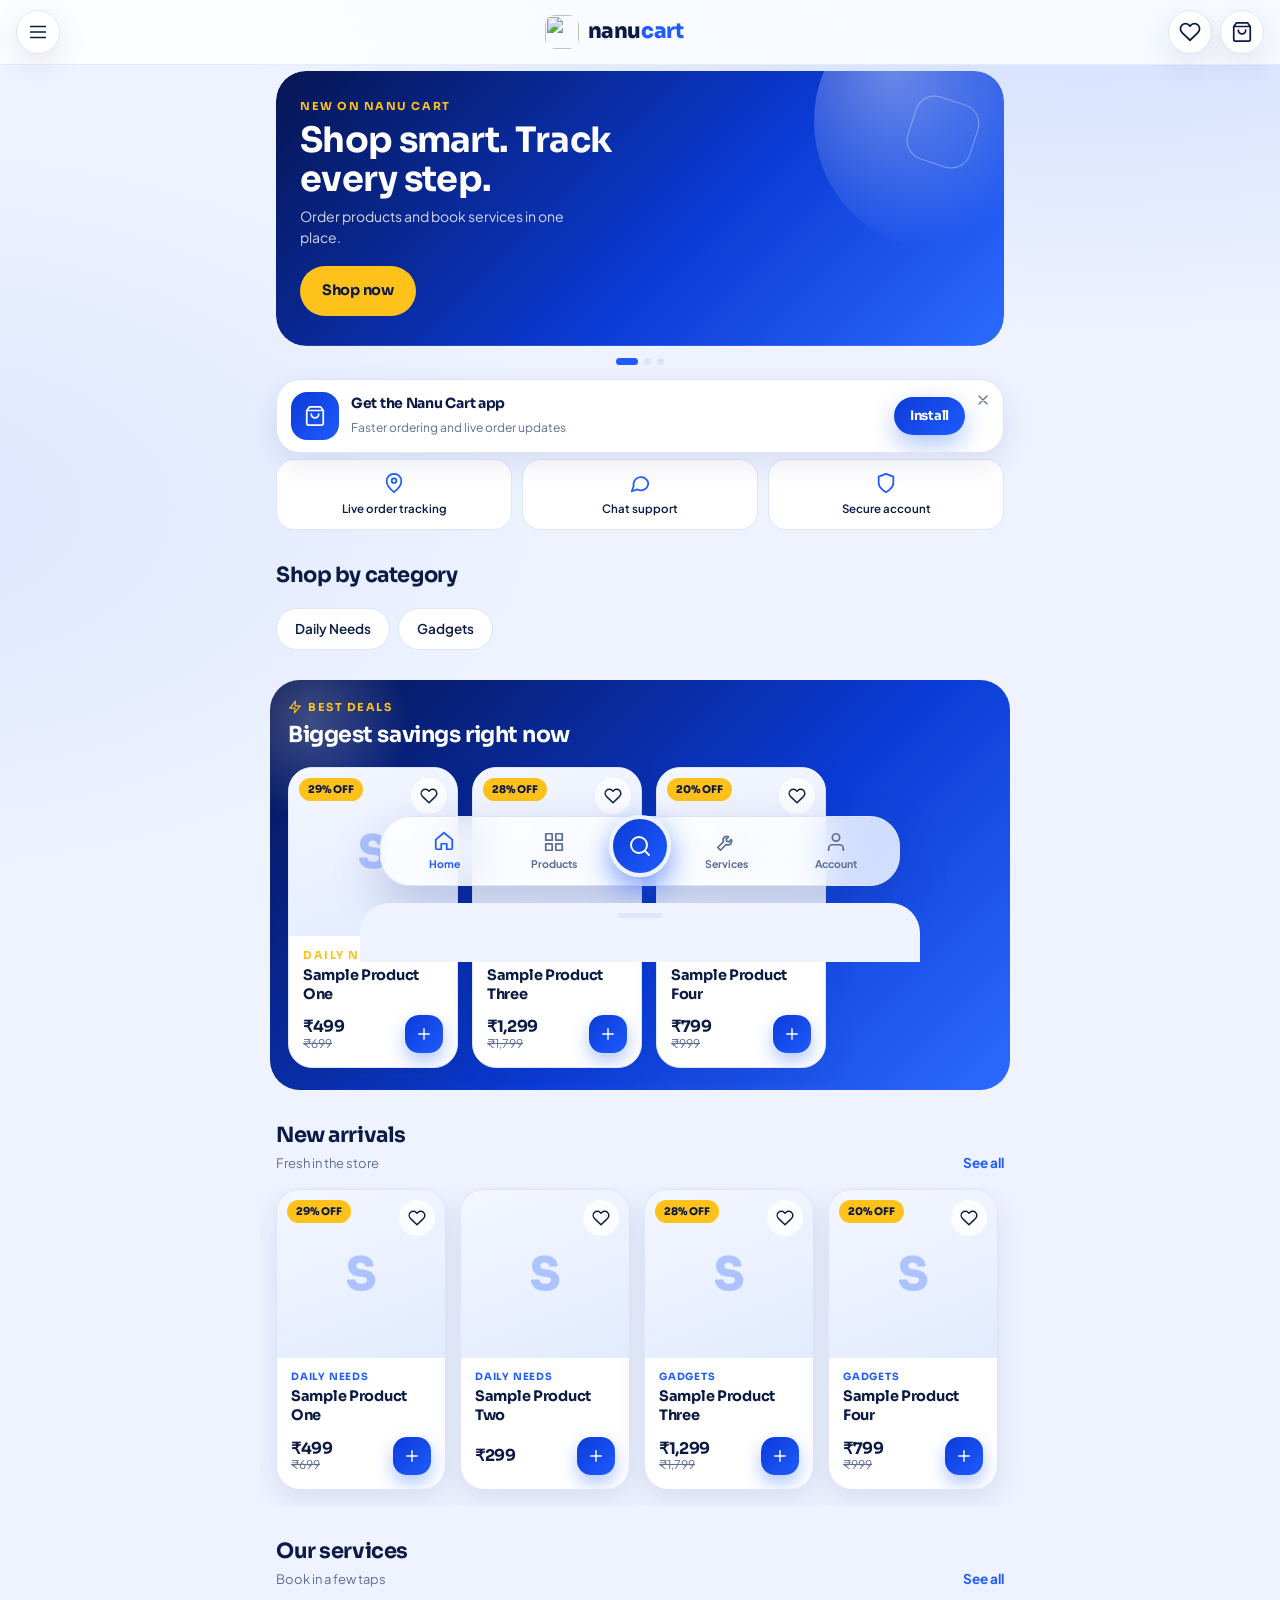
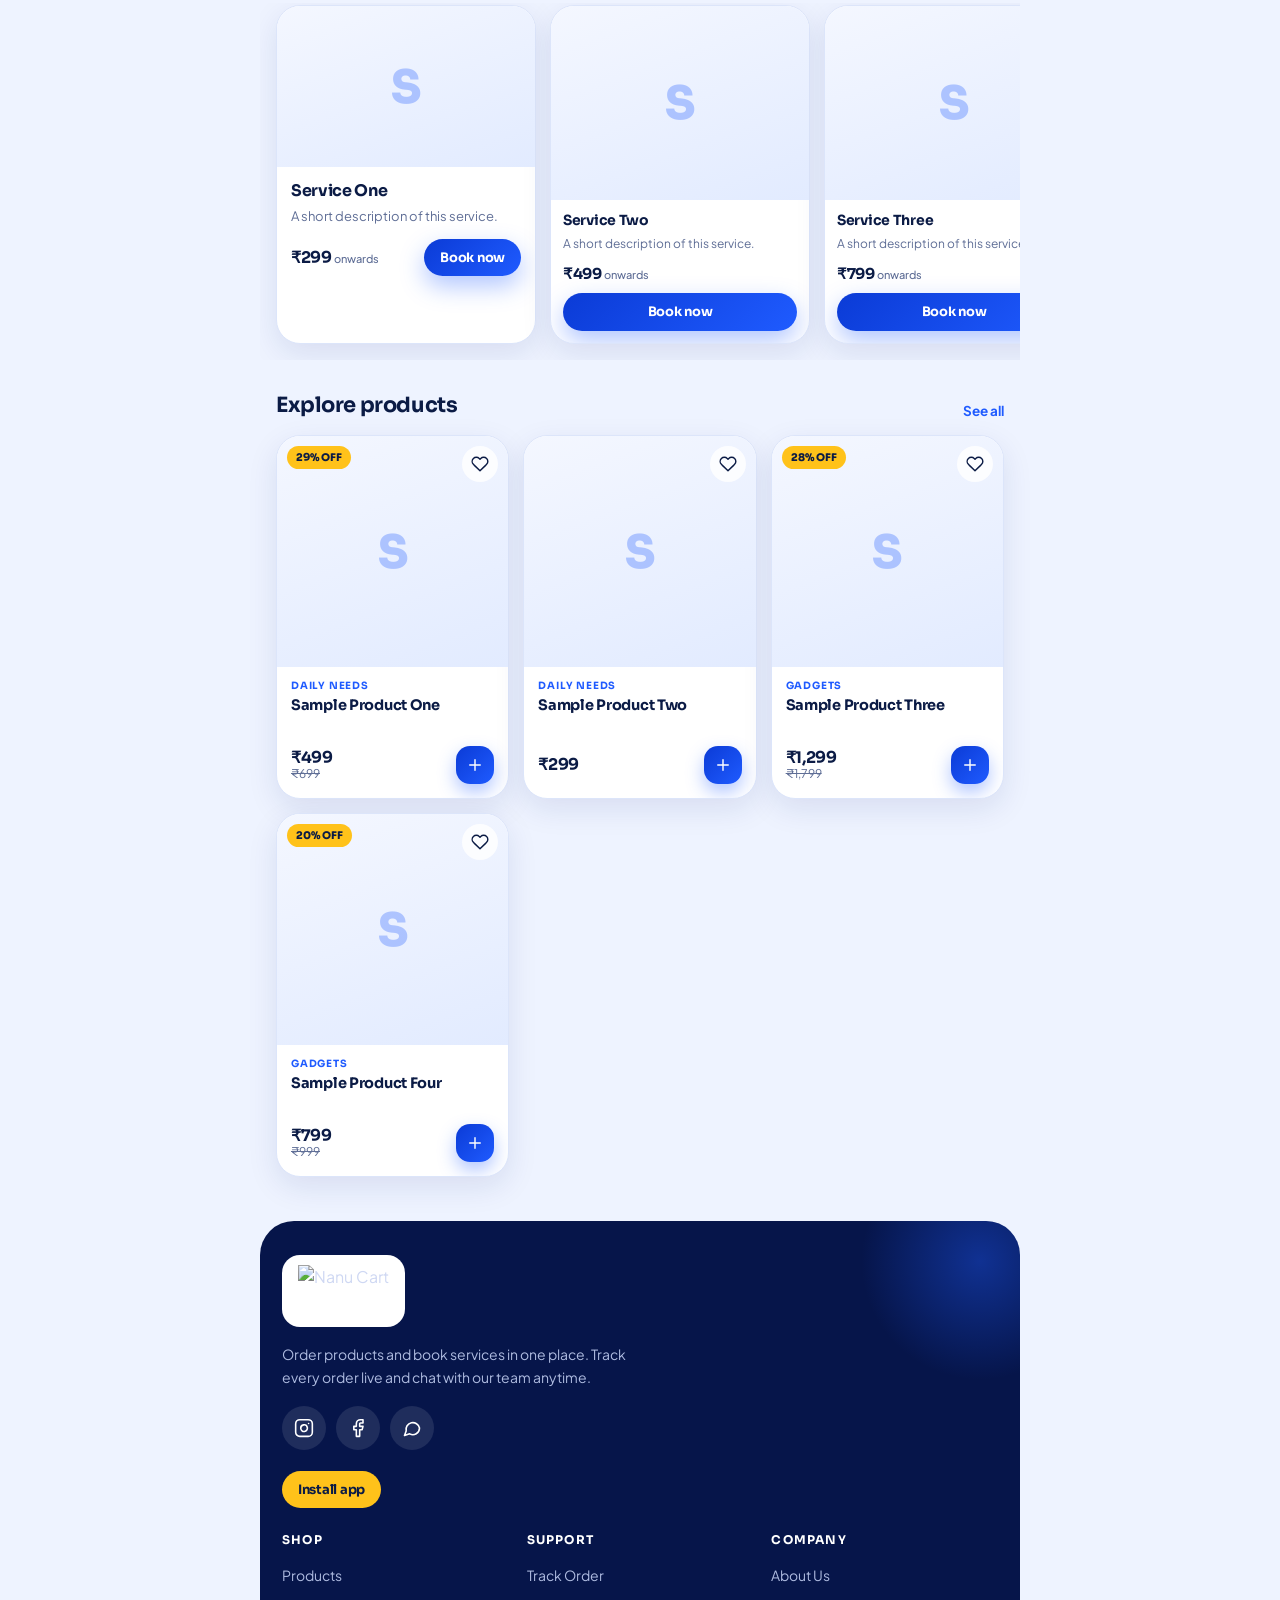
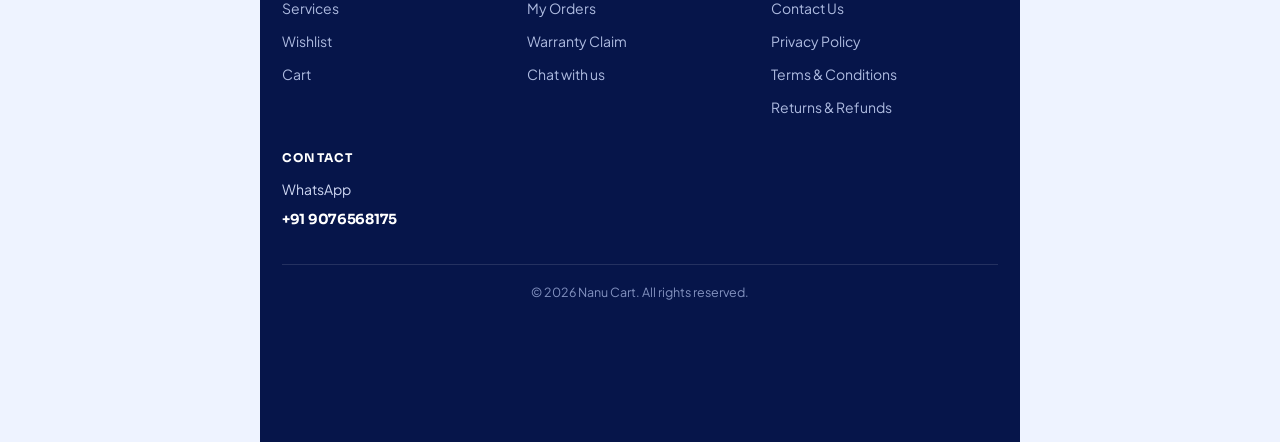
==== commit 3a18f605: "Add files via upload" ====
--- a/index.html
+++ b/index.html
@@ -17,7 +17,7 @@
 <link rel="preconnect" href="https://fonts.gstatic.com" crossorigin>
 <link href="https://fonts.googleapis.com/css2?family=Plus+Jakarta+Sans:wght@400;500;600;700&family=Sora:wght@600;700;800&display=swap" rel="stylesheet">
 <style>#splash{position:fixed;inset:0;z-index:200;background:radial-gradient(600px 420px at 50% 32%,#1F5BFF66,transparent),linear-gradient(160deg,#04103F,#0B3BD6);display:grid;place-items:center;transition:opacity .5s,visibility .5s}#splash.out{opacity:0;visibility:hidden}.sp-in{text-align:center;color:#fff;font-family:Sora,system-ui,sans-serif}.sp-ring{width:104px;height:104px;margin:0 auto 20px;position:relative;display:grid;place-items:center}.sp-ring:before,.sp-ring:after{content:"";position:absolute;inset:0;border-radius:32px;border:2px solid rgba(255,255,255,.55);animation:spr 1.8s ease-out infinite}.sp-ring:after{animation-delay:.9s}.sp-ring img{width:84px;height:84px;border-radius:24px;animation:spf 1.6s ease-in-out infinite;box-shadow:0 16px 40px rgba(0,0,0,.35)}.sp-name{font-weight:800;font-size:27px;letter-spacing:-.03em}.sp-name span{color:#FFC21A}.sp-bar{width:120px;height:4px;border-radius:2px;background:rgba(255,255,255,.2);margin:22px auto 0;overflow:hidden}.sp-bar i{display:block;height:100%;width:40%;border-radius:2px;background:#FFC21A;animation:spb 1.2s ease-in-out infinite}@keyframes spr{0%{transform:scale(.8);opacity:.9}100%{transform:scale(1.55);opacity:0}}@keyframes spf{50%{transform:translateY(-6px)}}@keyframes spb{0%{transform:translateX(-100%)}100%{transform:translateX(300%)}}</style>
-<link rel="stylesheet" href="style.css?v=7">
+<link rel="stylesheet" href="style.css?v=8">
 </head>
 <body>
 <div id="splash"><div class="sp-in"><div class="sp-ring"><img src="icon-192.png" alt=""></div><div class="sp-name">nanu<span>cart</span></div><div class="sp-bar"><i></i></div></div></div>
@@ -37,26 +37,26 @@
 <script src="https://www.gstatic.com/firebasejs/10.12.2/firebase-app-compat.js"></script>
 <script src="https://www.gstatic.com/firebasejs/10.12.2/firebase-auth-compat.js"></script>
 <script src="https://www.gstatic.com/firebasejs/10.12.2/firebase-firestore-compat.js"></script>
-<script src="config.js?v=7"></script>
-<script src="core.js?v=7"></script>
-<script src="theme.js?v=7"></script>
-<script src="backend.js?v=7"></script>
-<script src="auth.js?v=7"></script>
-<script src="cart.js?v=7"></script>
-<script src="reviews.js?v=7"></script>
-<script src="home.js?v=7"></script>
-<script src="shop.js?v=7"></script>
-<script src="checkout.js?v=7"></script>
-<script src="product.js?v=7"></script>
-<script src="service.js?v=7"></script>
-<script src="account.js?v=7"></script>
-<script src="chat.js?v=7"></script>
-<script src="warranty.js?v=7"></script>
-<script src="info.js?v=7"></script>
-<script src="footer.js?v=7"></script>
-<script src="sfx.js?v=7"></script>
-<script src="pay.js?v=7"></script>
-<script src="pwa.js?v=7"></script>
-<script src="main.js?v=7"></script>
+<script src="config.js?v=8"></script>
+<script src="core.js?v=8"></script>
+<script src="theme.js?v=8"></script>
+<script src="backend.js?v=8"></script>
+<script src="auth.js?v=8"></script>
+<script src="cart.js?v=8"></script>
+<script src="reviews.js?v=8"></script>
+<script src="home.js?v=8"></script>
+<script src="shop.js?v=8"></script>
+<script src="checkout.js?v=8"></script>
+<script src="product.js?v=8"></script>
+<script src="service.js?v=8"></script>
+<script src="account.js?v=8"></script>
+<script src="chat.js?v=8"></script>
+<script src="warranty.js?v=8"></script>
+<script src="info.js?v=8"></script>
+<script src="footer.js?v=8"></script>
+<script src="sfx.js?v=8"></script>
+<script src="pay.js?v=8"></script>
+<script src="pwa.js?v=8"></script>
+<script src="main.js?v=8"></script>
 </body>
 </html>
--- a/style.css
+++ b/style.css
@@ -102,3 +102,8 @@
 .pay{padding:20px;margin-bottom:14px;text-align:center}.pay h3{display:flex;gap:8px;align-items:center;justify-content:center}.qr{background:#fff;border-radius:20px;padding:12px;width:fit-content;margin:14px auto;box-shadow:var(--sh)}.qr img{width:210px;height:210px;object-fit:contain;display:block}.upid{display:flex;align-items:center;justify-content:space-between;gap:10px;background:var(--bg2);border-radius:16px;padding:10px 12px 10px 16px;margin:12px 0;text-align:left}.upid span{font-size:11px;color:var(--mut);display:block}.upid b{font-size:15px;word-break:break-all}.pay .eb{text-align:left}
 .okbox{position:relative}.tick{animation:pop .6s cubic-bezier(.2,1.4,.4,1) both}@keyframes pop{0%{transform:scale(.3);opacity:0}100%{transform:scale(1);opacity:1}}
 .conf{position:absolute;left:0;right:0;top:0;height:0;pointer-events:none}.conf i{position:absolute;top:-6px;left:var(--x);width:8px;height:14px;background:var(--c);border-radius:2px;opacity:0;animation:fall 1.9s ease-out var(--d) forwards}@keyframes fall{0%{opacity:1;transform:translateY(0) rotate(0)}100%{opacity:0;transform:translateY(280px) rotate(540deg)}}
+
+/* ===== v5: services 2-column, install card ===== */
+.list.two{grid-template-columns:repeat(2,1fr);gap:12px}
+.sc.cp .si{aspect-ratio:4/3}.sc.cp .pb{padding:10px 12px 12px}.sc.cp h4{font-size:14px;margin:0 0 4px}.sc.cp p{font-size:12px;margin:0 0 10px;display:-webkit-box;-webkit-line-clamp:2;-webkit-box-orient:vertical;overflow:hidden}.sc.cp .pr{flex-direction:column;align-items:stretch;gap:8px}.sc.cp .pr b{font-size:15px}.sc.cp .btn{width:100%}
+.inst{display:flex;align-items:center;gap:12px;padding:12px 38px 12px 14px;margin-top:14px;position:relative}.inst h4{font-size:14px}.inst small{color:var(--mut);font-size:12px}.inst .x{position:absolute;top:6px;right:8px;color:var(--mut);padding:4px}
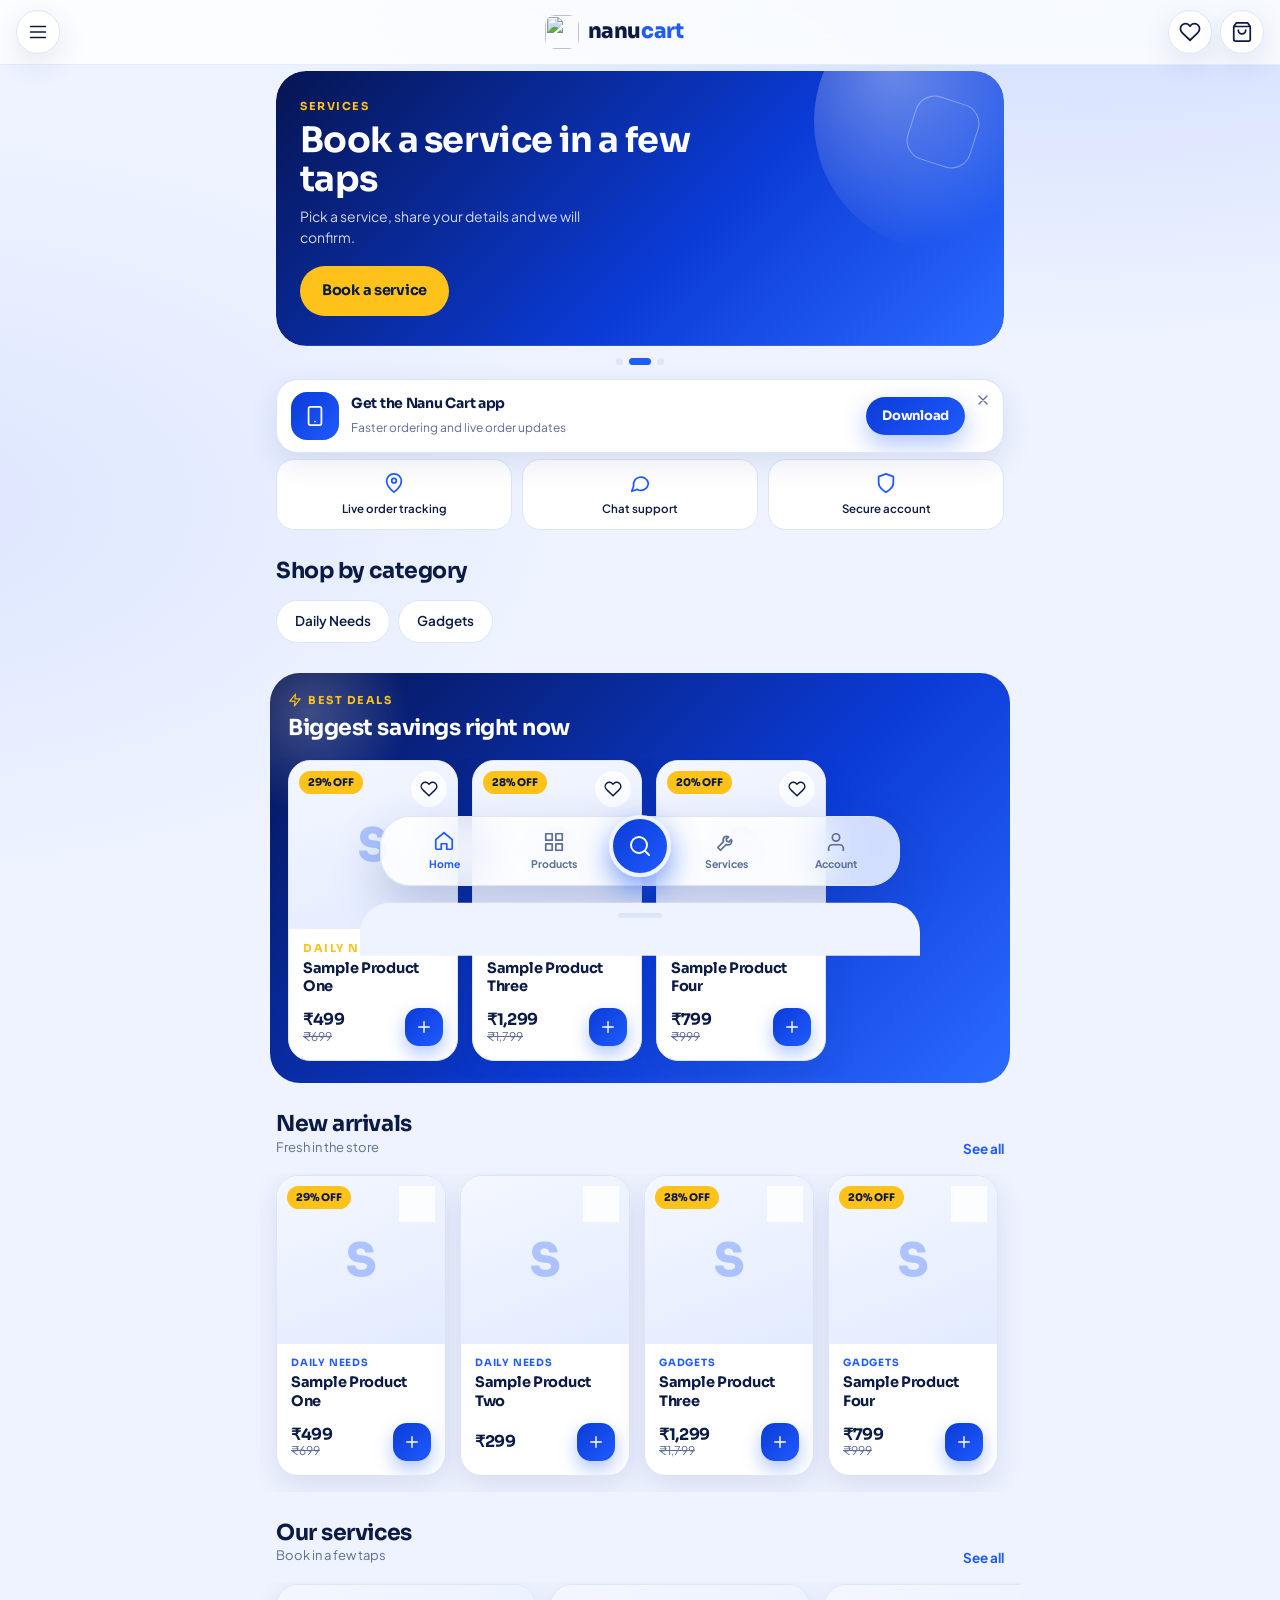
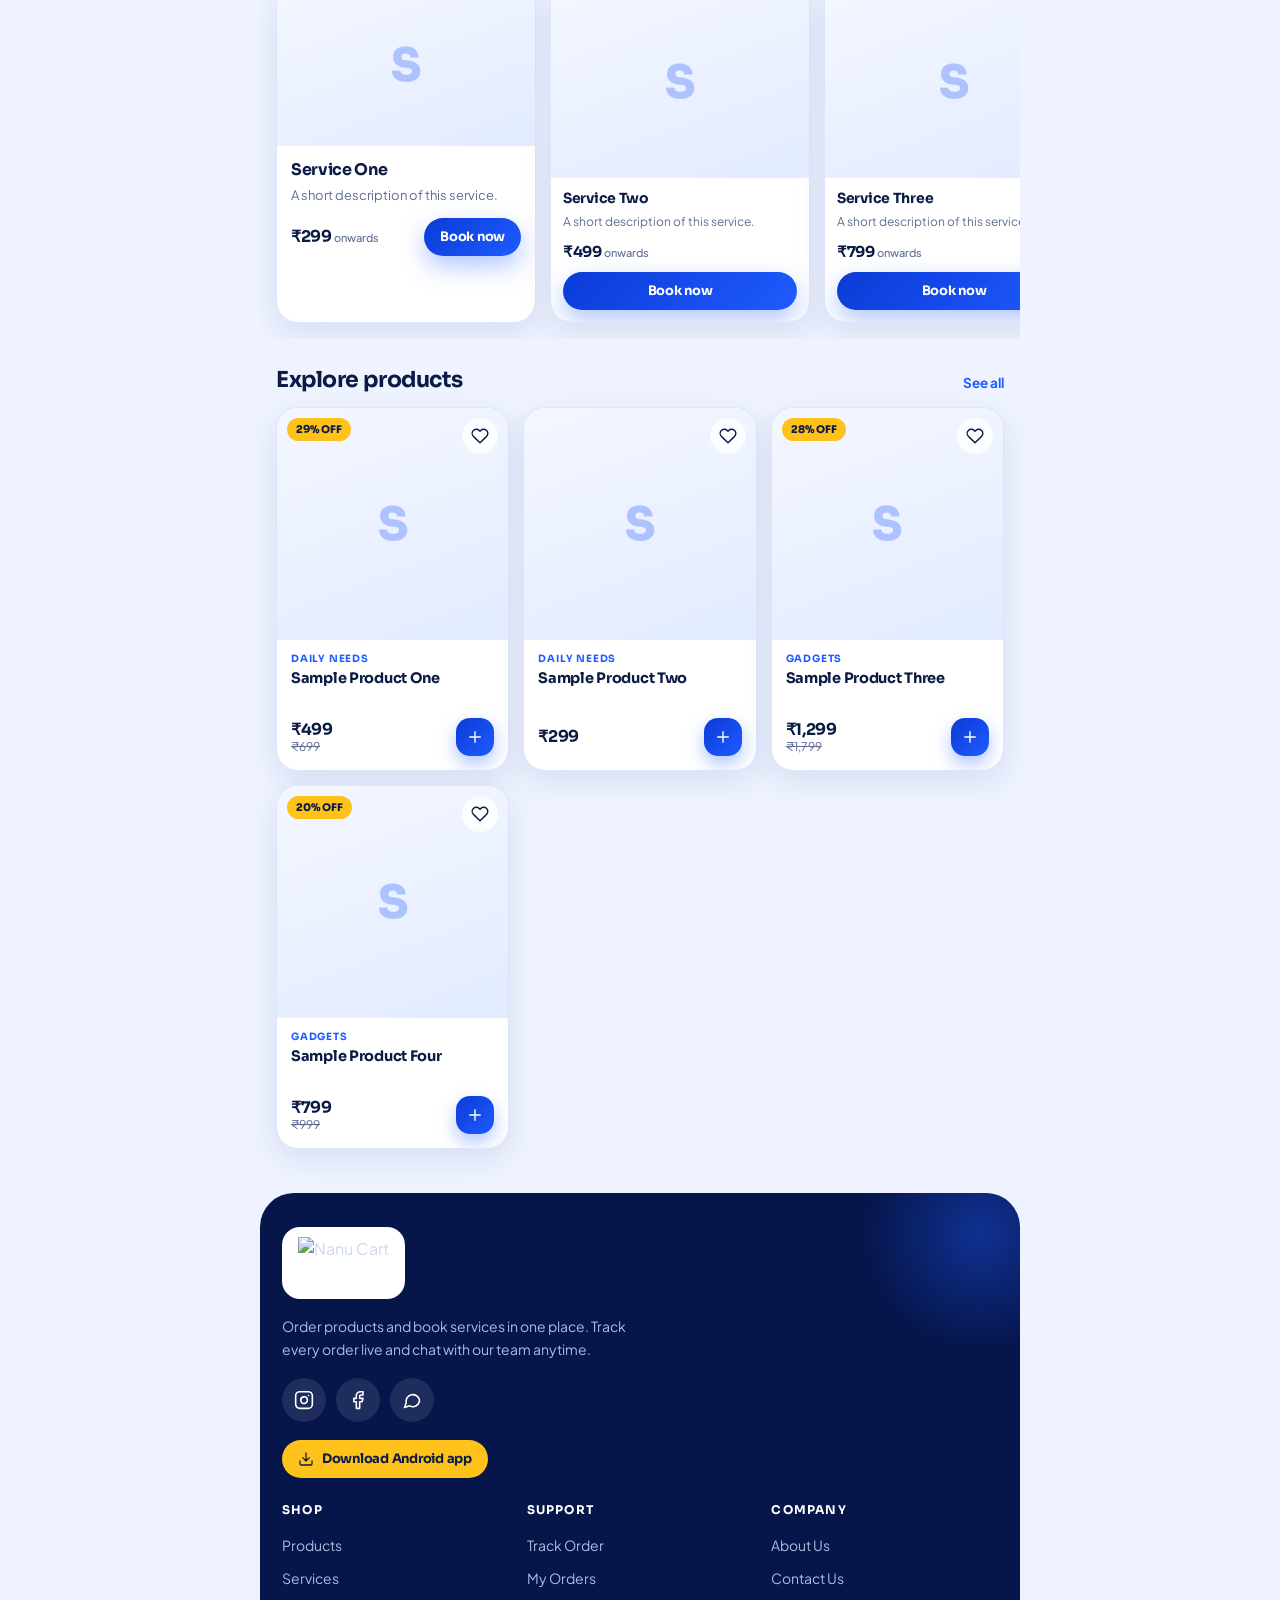
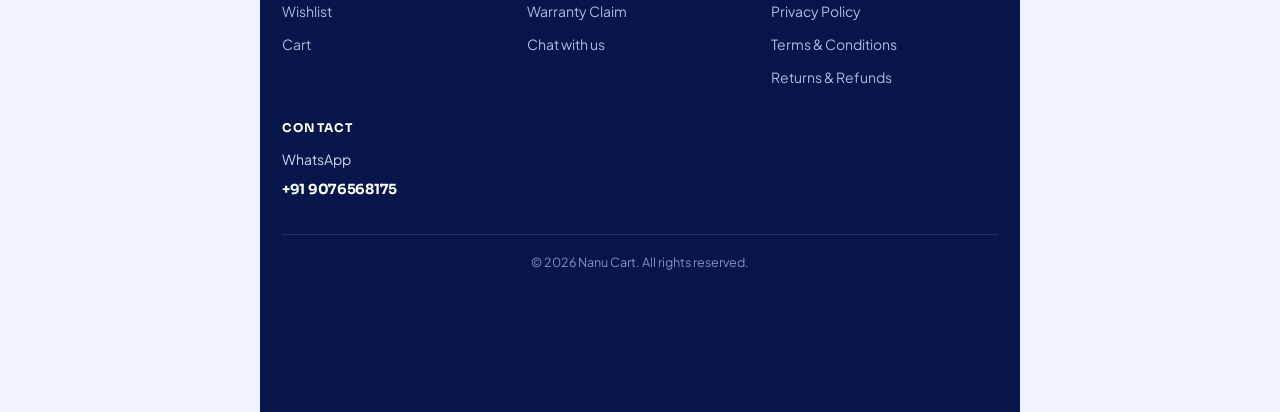
==== commit 4d83d037: "Add files via upload" ====
--- a/index.html
+++ b/index.html
@@ -8,11 +8,7 @@
 <meta name="theme-color" content="#EEF3FF">
 <script>try{document.documentElement.dataset.theme=JSON.parse(localStorage.getItem("nc_theme")||'"royal"')}catch(e){}</script>
 <link rel="icon" href="icon-192.png">
-<link rel="manifest" href="manifest.webmanifest">
 <link rel="apple-touch-icon" href="icon-192.png">
-<meta name="mobile-web-app-capable" content="yes">
-<meta name="apple-mobile-web-app-capable" content="yes">
-<meta name="apple-mobile-web-app-title" content="Nanu Cart">
 <link rel="preconnect" href="https://fonts.googleapis.com">
 <link rel="preconnect" href="https://fonts.gstatic.com" crossorigin>
 <link href="https://fonts.googleapis.com/css2?family=Plus+Jakarta+Sans:wght@400;500;600;700&family=Sora:wght@600;700;800&display=swap" rel="stylesheet">
@@ -50,13 +46,14 @@
 <script src="product.js?v=8"></script>
 <script src="service.js?v=8"></script>
 <script src="account.js?v=8"></script>
+<script src="invoice.js?v=8"></script>
 <script src="chat.js?v=8"></script>
 <script src="warranty.js?v=8"></script>
 <script src="info.js?v=8"></script>
 <script src="footer.js?v=8"></script>
 <script src="sfx.js?v=8"></script>
 <script src="pay.js?v=8"></script>
-<script src="pwa.js?v=8"></script>
+<script src="appdl.js?v=8"></script>
 <script src="main.js?v=8"></script>
 </body>
 </html>
--- a/style.css
+++ b/style.css
@@ -107,3 +107,108 @@
 .list.two{grid-template-columns:repeat(2,1fr);gap:12px}
 .sc.cp .si{aspect-ratio:4/3}.sc.cp .pb{padding:10px 12px 12px}.sc.cp h4{font-size:14px;margin:0 0 4px}.sc.cp p{font-size:12px;margin:0 0 10px;display:-webkit-box;-webkit-line-clamp:2;-webkit-box-orient:vertical;overflow:hidden}.sc.cp .pr{flex-direction:column;align-items:stretch;gap:8px}.sc.cp .pr b{font-size:15px}.sc.cp .btn{width:100%}
 .inst{display:flex;align-items:center;gap:12px;padding:12px 38px 12px 14px;margin-top:14px;position:relative}.inst h4{font-size:14px}.inst small{color:var(--mut);font-size:12px}.inst .x{position:absolute;top:6px;right:8px;color:var(--mut);padding:4px}
+
+/* ===== v8 PROFESSIONAL POLISH ===== */
+body{-webkit-font-smoothing:antialiased;text-rendering:optimizeLegibility}
+main{padding:6px 16px 0;min-height:60vh}
+main>.sh:first-child{margin-top:18px}
+.sh{margin:28px 0 14px}.sh h2{font-size:22px;line-height:1.2}
+.card{border-radius:22px}
+.btn{min-height:46px}.btn.sm{min-height:38px}
+.btn:disabled{opacity:.55;pointer-events:none;filter:saturate(.7)}
+.btn.o:disabled{box-shadow:inset 0 0 0 1.5px var(--ln);color:var(--mut)}
+input,textarea,select{min-height:50px}
+.empty{text-align:center;padding:26px 10px 6px}
+button,a{transition:transform .15s,opacity .2s,background .2s,box-shadow .2s}
+.ib:active,.add:active,.hb:active{transform:scale(.92)}
+.chips{scroll-snap-type:x proximity}.chips button{min-height:40px;transition:background .2s,color .2s,border-color .2s,transform .12s}.chips button:active{transform:scale(.96)}
+.grid{gap:14px}.pc .pb{padding:12px 14px 14px}
+#sheet{padding-bottom:calc(22px + env(safe-area-inset-bottom,0px))}
+.sheet-h,#sheet h3{letter-spacing:-.02em}
+
+/* order status colours */
+.st.ok{background:color-mix(in srgb,var(--ok) 14%,var(--sf));color:var(--ok)}
+
+/* ---- My Orders: filters + compact cards ---- */
+.sh .sub{margin:0 0 2px}
+.ofil{margin-bottom:6px}
+.ofil .sbox input{margin-bottom:12px;padding-right:46px;border-radius:999px}
+.sclr{position:absolute;right:8px;top:8px;width:34px;height:34px;border-radius:50%;display:none;place-items:center;color:var(--mut);background:var(--bg2)}.sclr.on{display:grid}
+.ofil .chips{margin:0 -16px 10px}
+.osort{display:flex;align-items:center;justify-content:flex-end;gap:8px;font-size:12.5px;color:var(--mut);margin:-2px 0 6px}
+.osort select{width:auto;min-height:36px;padding:6px 14px;margin:0;border-radius:999px;font-weight:600;font-size:12.5px}
+.mh{margin:18px 2px 8px}
+.oc{margin-bottom:10px;transition:box-shadow .25s,border-color .25s}
+.oc.open{box-shadow:var(--sh2);border-color:color-mix(in srgb,var(--b) 35%,var(--ln))}
+.och{display:flex;align-items:center;gap:12px;width:100%;padding:12px 12px 12px 12px;text-align:left}
+.och .th{width:54px;height:54px;border-radius:16px}
+.och .fl{min-width:0}
+.ocr{display:flex;align-items:center;justify-content:space-between;gap:8px}
+.ocr b{font-size:14px}
+.och p{font-size:13.5px;margin:2px 0 3px;white-space:nowrap;overflow:hidden;text-overflow:ellipsis;color:var(--ink)}.och p em{font-style:normal;color:var(--mut);font-size:12px}
+.och small{display:block;color:var(--mut);font-size:12px}.och small b{color:var(--ink);font-size:12.5px}
+.invp{display:inline-flex;align-items:center;gap:4px;margin-left:8px;color:var(--ok);font-weight:700;font-size:11px}
+.chev{display:grid;place-items:center;color:var(--mut);transition:transform .3s;flex:none}.oc.open .chev{transform:rotate(90deg)}
+.ocb{display:grid;grid-template-rows:0fr;transition:grid-template-rows .32s ease}.oc.open .ocb{grid-template-rows:1fr}
+.ocin{overflow:hidden;min-height:0;padding:0 14px}.oc.open .ocin{padding:2px 14px 16px;border-top:1px dashed var(--ln)}
+.oc .sp{margin-top:14px}
+.invbox{margin-top:14px}.invnote{font-size:12px;color:var(--mut);text-align:center;margin:8px 0 0}
+.od .invbox{padding-top:2px}
+
+/* ---- Search panel ---- */
+#sov{position:fixed;inset:0;z-index:70;background:var(--bg);display:flex;flex-direction:column;transform:translateY(24px);opacity:0;visibility:hidden;transition:transform .32s cubic-bezier(.2,.8,.2,1),opacity .25s,visibility .25s}
+#sov.on{transform:none;opacity:1;visibility:visible}
+.sbar{display:flex;align-items:center;gap:10px;padding:calc(10px + env(safe-area-inset-top,0px)) 14px 10px;background:var(--glass);backdrop-filter:blur(18px);border-bottom:1px solid color-mix(in srgb,var(--ln) 70%,transparent)}
+.sin{position:relative;flex:1}.sin>svg{position:absolute;left:16px;top:15px;color:var(--b);pointer-events:none}
+.sin input{margin:0;padding:0 46px 0 44px;height:48px;border-radius:999px;border-color:transparent;background:var(--sf);box-shadow:var(--sh);-webkit-appearance:none;appearance:none}
+.sin input::-webkit-search-cancel-button{display:none}
+.sin .sclr{top:7px}
+.sbody{flex:1;overflow-y:auto;padding:12px 16px 40px;max-width:760px;width:100%;margin:0 auto;-webkit-overflow-scrolling:touch}
+.sechead{display:flex;align-items:flex-end;justify-content:space-between}.sechead .eb{margin-bottom:6px}
+.lk{color:var(--b);font-weight:700;font-size:12.5px;padding:6px 0}
+.rlist{display:grid;margin-bottom:6px}
+.rlist button{display:flex;align-items:center;gap:12px;padding:12px 4px;border-bottom:1px solid var(--ln);text-align:left;color:var(--ink);font-size:14.5px}
+.rlist button span{flex:1}.rlist svg{color:var(--mut)}.rlist button:last-child{border-bottom:0}
+.rcount{font-size:13px;color:var(--mut);margin:6px 2px 12px}.rcount b{color:var(--ink)}
+.so main,.so header,.so nav,.so #cbar,.so #foot{pointer-events:none}
+body.so{overflow:hidden}
+#sov .grid{margin-bottom:10px}
+
+/* ---- Animated empty states ---- */
+.es{display:flex;flex-direction:column;align-items:center;text-align:center;padding:30px 18px 24px}
+.esart{width:min(240px,72%);margin-bottom:6px}.esart svg{width:100%;height:auto;display:block;overflow:visible}
+.es h3{font-size:21px;margin:4px 0 6px}.es p{color:var(--mut);font-size:14px;max-width:32ch;margin:0 0 20px;line-height:1.55}
+.es .btn{min-width:180px}
+.es svg *{transform-box:fill-box;transform-origin:center}
+.e-sh{animation:esh 2.6s ease-in-out infinite}
+@keyframes esh{50%{transform:scaleX(.82);opacity:.08}}
+.e-cart{animation:ebob 2.6s ease-in-out infinite}
+@keyframes ebob{0%,100%{transform:translateY(0) rotate(0)}50%{transform:translateY(-6px) rotate(-1.5deg)}}
+.e-wh{animation:espin 1.6s linear infinite}
+@keyframes espin{to{transform:rotate(360deg)}}
+.e-drop{animation:edrop 3s ease-in infinite;opacity:0}.e-drop.d2{animation-delay:1s}.e-drop.d3{animation-delay:2s}
+@keyframes edrop{0%{transform:translateY(-6px) scale(.8);opacity:0}12%{opacity:1}62%{transform:translateY(52px) scale(.9);opacity:1}78%{transform:translateY(62px) scale(.4);opacity:0}100%{opacity:0}}
+.e-heart{animation:ebeat 1.7s ease-in-out infinite}
+@keyframes ebeat{0%,100%{transform:scale(1)}12%{transform:scale(1.1)}24%{transform:scale(1)}36%{transform:scale(1.07)}60%{transform:scale(1)}}
+.e-ring{animation:ering 2.6s ease-out infinite;opacity:0}.e-ring.r2{animation-delay:1.3s}
+@keyframes ering{0%{transform:scale(.7);opacity:.45}100%{transform:scale(1.45);opacity:0}}
+.e-sp{animation:etw 2.2s ease-in-out infinite}.e-sp.s2{animation-delay:.7s}.e-sp.s3{animation-delay:1.3s}
+@keyframes etw{0%,100%{transform:scale(.25) rotate(0);opacity:.25}50%{transform:scale(1) rotate(45deg);opacity:1}}
+.e-fh{animation:efl 3s ease-out infinite;opacity:0}.e-fh.f2{animation-delay:1.4s}
+@keyframes efl{0%{transform:translateY(0) scale(.6);opacity:0}25%{opacity:.95}100%{transform:translateY(-50px) scale(1.15);opacity:0}}
+.e-mag{animation:emag 3s ease-in-out infinite}
+@keyframes emag{0%,100%{transform:rotate(-8deg) translateX(-4px)}50%{transform:rotate(8deg) translateX(6px)}}
+@media (prefers-reduced-motion:reduce){.es svg *{animation:none!important}.e-ring,.e-fh,.e-drop{opacity:0}}
+
+/* ---- Download-app prompt (replaces the old PWA install) ---- */
+.appdl{text-align:center}.adi{width:64px;height:64px;border-radius:20px;background:var(--grad);color:var(--on);display:grid;place-items:center;margin:2px auto 12px;box-shadow:0 12px 26px color-mix(in srgb,var(--b) 35%,transparent)}
+.appdl h3{font-size:20px;margin-bottom:6px}.appdl .mut{margin:0 0 14px}
+.adsteps{text-align:left;margin:0 0 14px;padding:14px 16px 14px 36px;background:var(--sf2);border:1px solid var(--ln);border-radius:16px;font-size:13.5px;color:var(--mut);display:grid;gap:8px}.adsteps b{color:var(--ink)}
+.appdl .btn{margin-top:8px}
+.inst .av{flex:none}
+
+/* ---- Footer only where it belongs ---- */
+#foot:empty{display:none}
+.sin input:focus-visible,.ofil input:focus-visible{outline:0}
+.sin input:focus,.ofil input:focus{border-color:var(--b)}
+.ofil input::-webkit-search-cancel-button,.sin input::-webkit-search-cancel-button{-webkit-appearance:none;display:none}
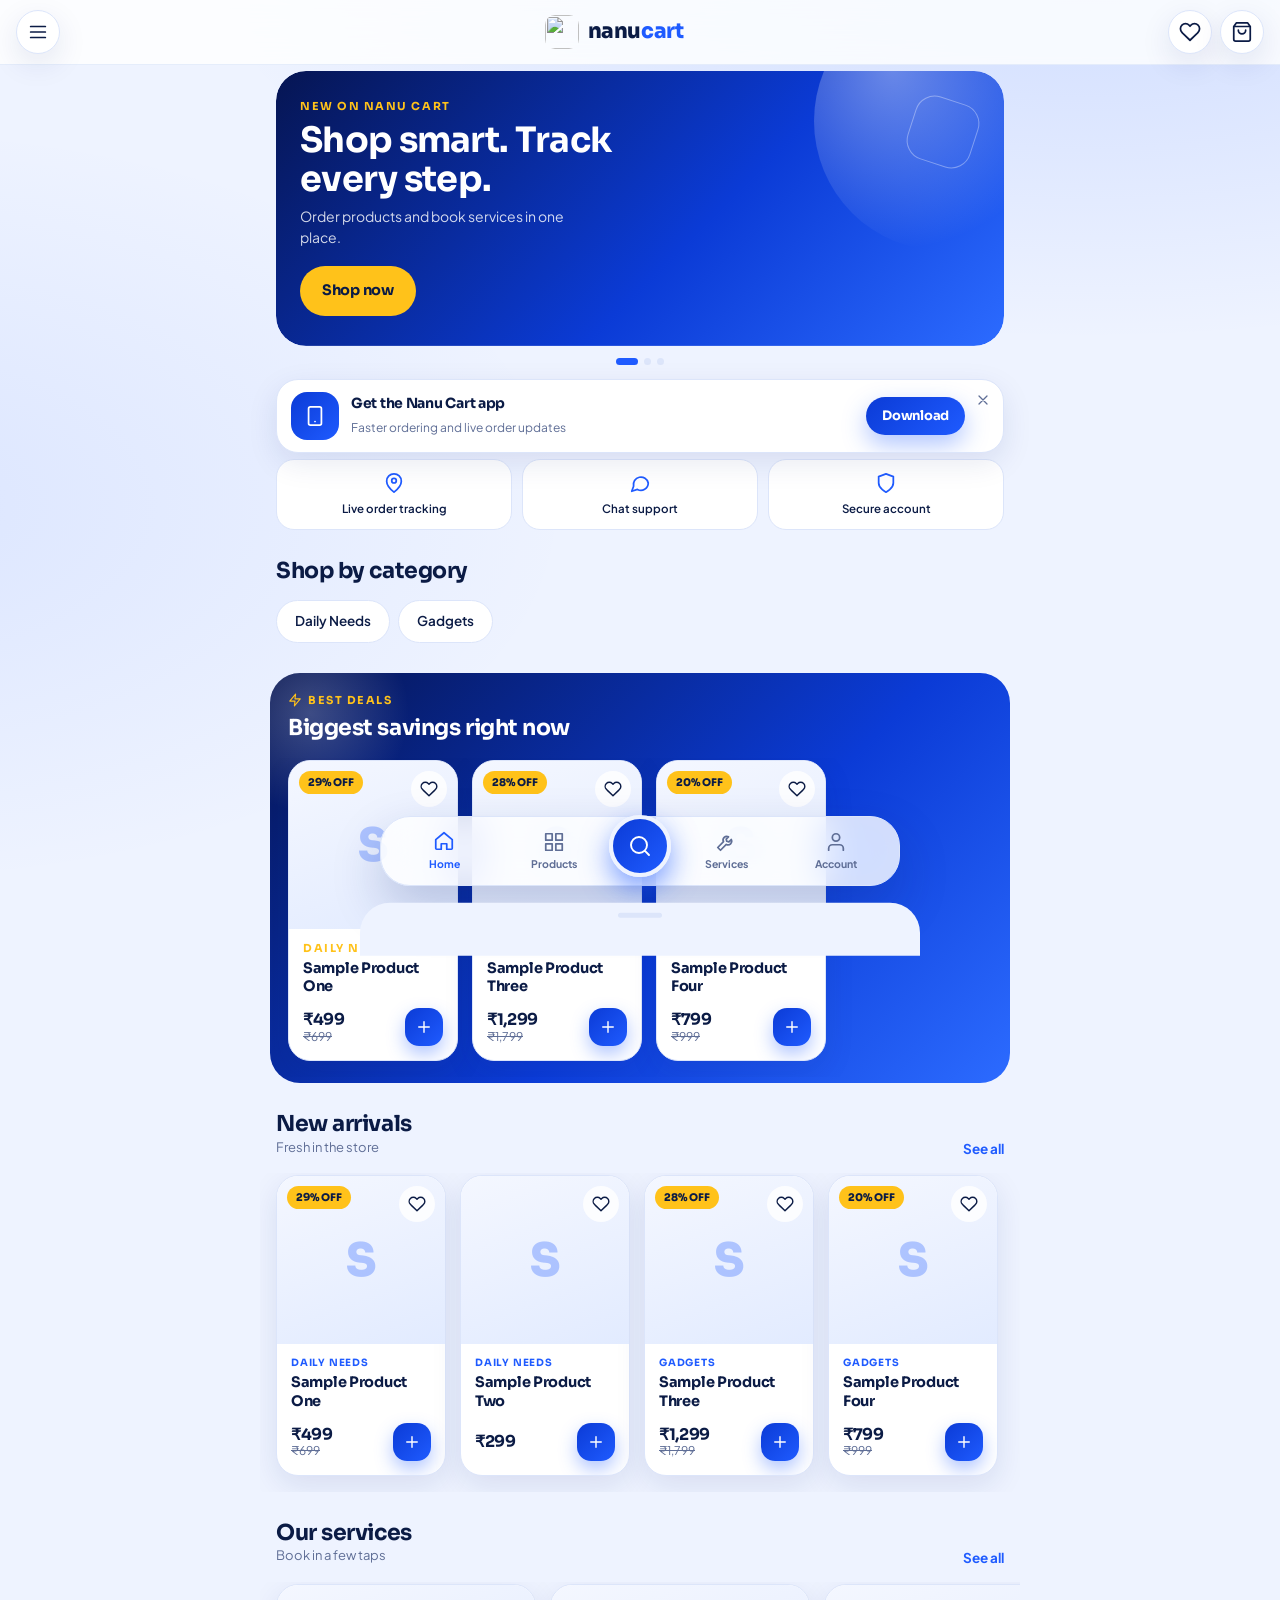
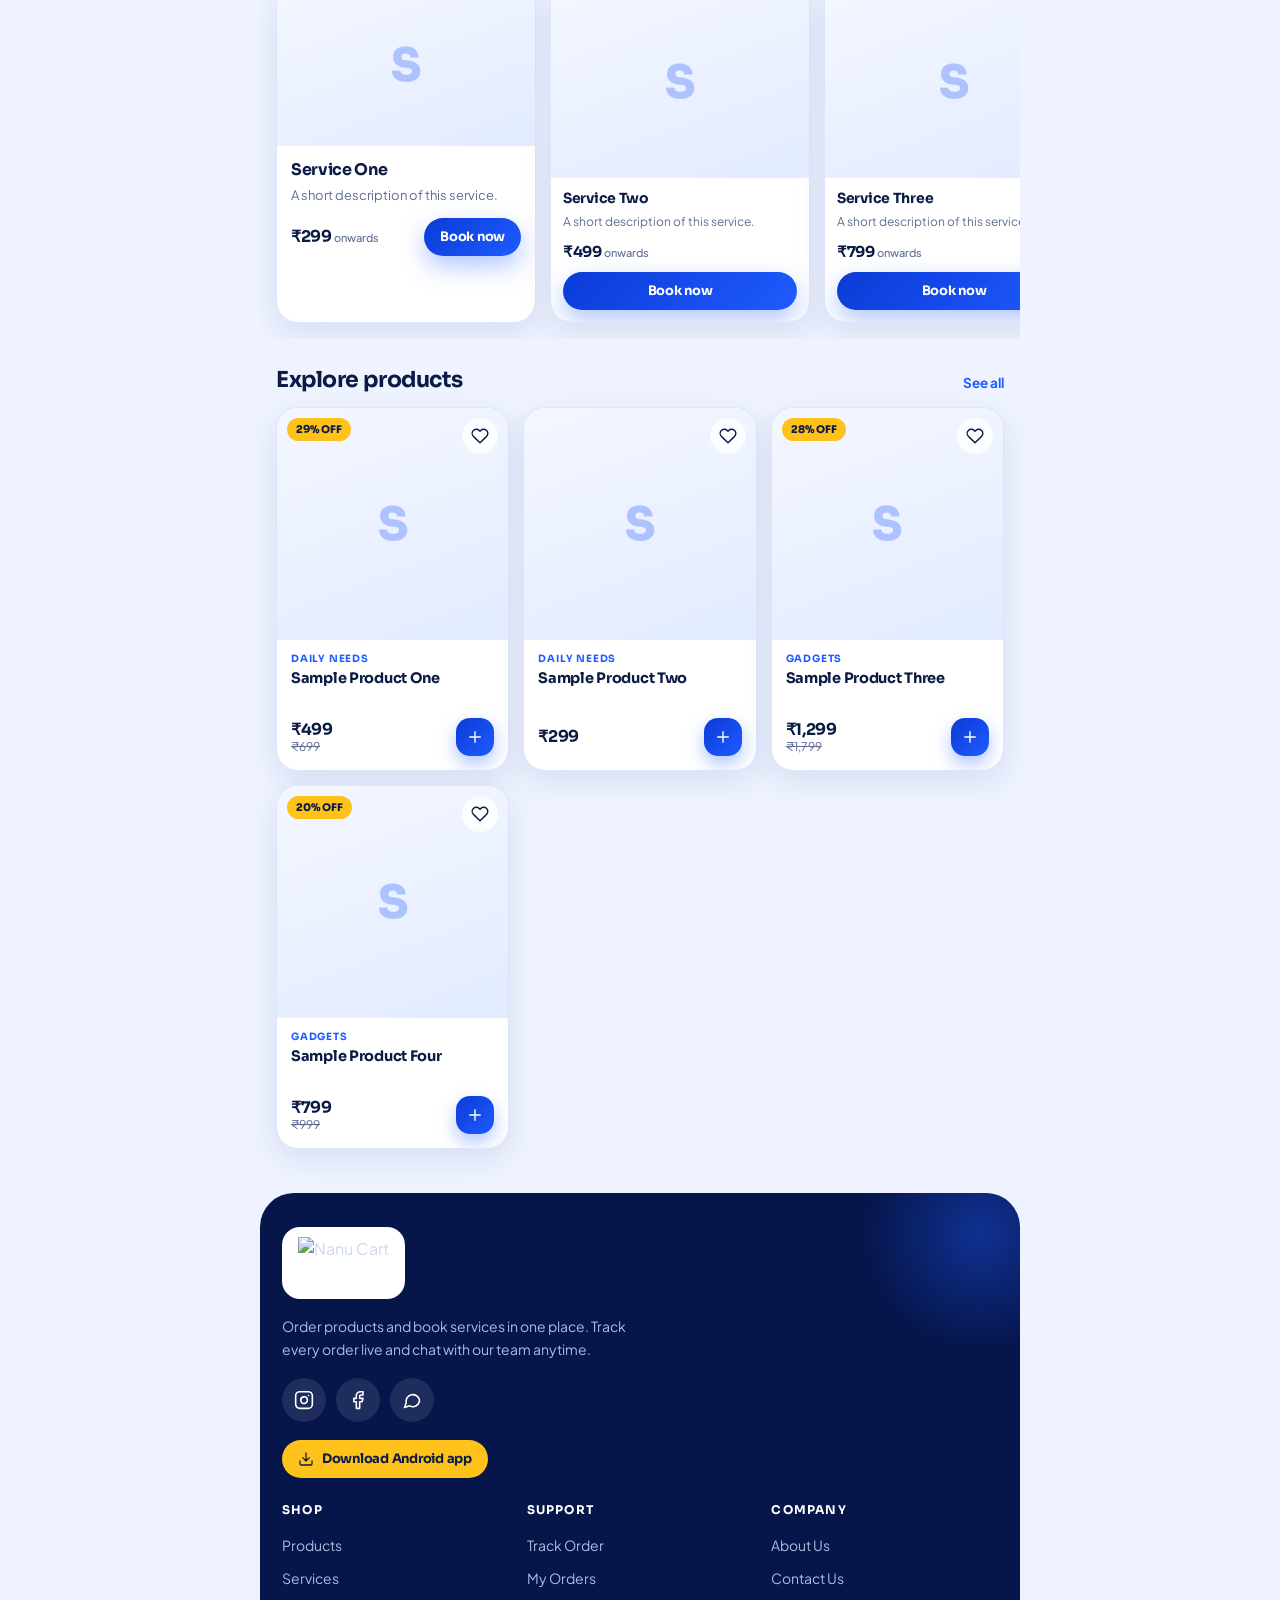
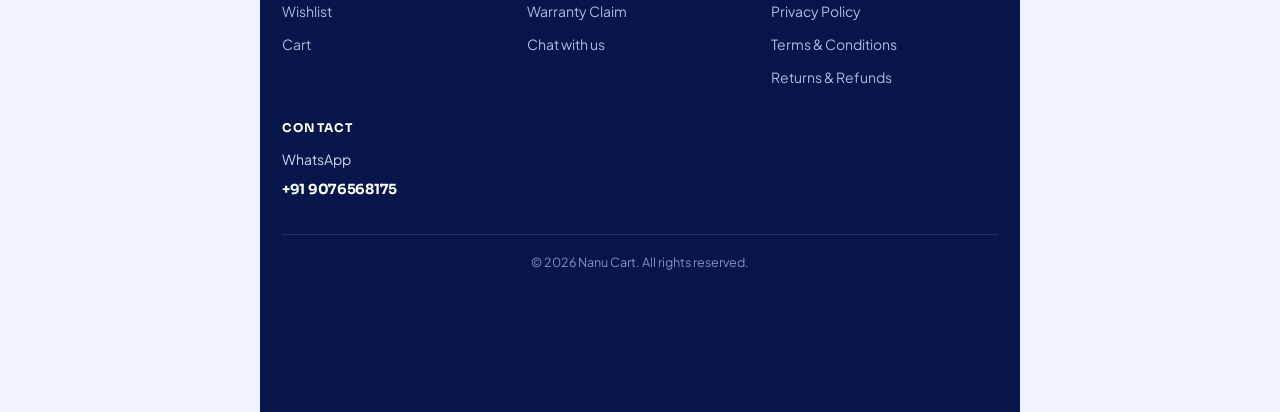
==== commit df191d8e: "Add files via upload" ====
--- a/index.html
+++ b/index.html
@@ -12,11 +12,27 @@
 <link rel="preconnect" href="https://fonts.googleapis.com">
 <link rel="preconnect" href="https://fonts.gstatic.com" crossorigin>
 <link href="https://fonts.googleapis.com/css2?family=Plus+Jakarta+Sans:wght@400;500;600;700&family=Sora:wght@600;700;800&display=swap" rel="stylesheet">
-<style>#splash{position:fixed;inset:0;z-index:200;background:radial-gradient(600px 420px at 50% 32%,#1F5BFF66,transparent),linear-gradient(160deg,#04103F,#0B3BD6);display:grid;place-items:center;transition:opacity .5s,visibility .5s}#splash.out{opacity:0;visibility:hidden}.sp-in{text-align:center;color:#fff;font-family:Sora,system-ui,sans-serif}.sp-ring{width:104px;height:104px;margin:0 auto 20px;position:relative;display:grid;place-items:center}.sp-ring:before,.sp-ring:after{content:"";position:absolute;inset:0;border-radius:32px;border:2px solid rgba(255,255,255,.55);animation:spr 1.8s ease-out infinite}.sp-ring:after{animation-delay:.9s}.sp-ring img{width:84px;height:84px;border-radius:24px;animation:spf 1.6s ease-in-out infinite;box-shadow:0 16px 40px rgba(0,0,0,.35)}.sp-name{font-weight:800;font-size:27px;letter-spacing:-.03em}.sp-name span{color:#FFC21A}.sp-bar{width:120px;height:4px;border-radius:2px;background:rgba(255,255,255,.2);margin:22px auto 0;overflow:hidden}.sp-bar i{display:block;height:100%;width:40%;border-radius:2px;background:#FFC21A;animation:spb 1.2s ease-in-out infinite}@keyframes spr{0%{transform:scale(.8);opacity:.9}100%{transform:scale(1.55);opacity:0}}@keyframes spf{50%{transform:translateY(-6px)}}@keyframes spb{0%{transform:translateX(-100%)}100%{transform:translateX(300%)}}</style>
-<link rel="stylesheet" href="style.css?v=8">
+<style>#splash{position:fixed;inset:0;z-index:200;overflow:hidden;background:#040C33;display:grid;place-items:center;transition:opacity .7s ease,visibility .7s,transform .7s cubic-bezier(.4,0,.2,1)}#splash.out{opacity:0;visibility:hidden;transform:scale(1.08)}
+#splash:before{content:"";position:absolute;inset:-25%;background:radial-gradient(38% 34% at 28% 24%,rgba(44,107,255,.55),transparent 70%),radial-gradient(42% 38% at 78% 78%,rgba(122,60,255,.38),transparent 70%),radial-gradient(28% 26% at 74% 18%,rgba(255,194,26,.16),transparent 70%);animation:spaur 9s ease-in-out infinite alternate}
+#splash:after{content:"";position:absolute;inset:0;background-image:radial-gradient(1.5px 1.5px at 20% 30%,#fff9,transparent),radial-gradient(1.5px 1.5px at 70% 22%,#fff8,transparent),radial-gradient(2px 2px at 82% 62%,#FFC21Aaa,transparent),radial-gradient(1.5px 1.5px at 30% 78%,#fff7,transparent),radial-gradient(1.5px 1.5px at 55% 88%,#fff6,transparent),radial-gradient(2px 2px at 12% 58%,#FFC21A88,transparent);animation:sptw 3.2s ease-in-out infinite}
+.sp-in{position:relative;z-index:1;text-align:center;color:#fff;font-family:Sora,system-ui,sans-serif}
+.sp-ring{width:132px;height:132px;margin:0 auto 26px;position:relative;display:grid;place-items:center}
+.sp-ring:before{content:"";position:absolute;inset:0;border-radius:42px;background:conic-gradient(from 0deg,#FFC21A,#2C6BFF 35%,rgba(44,107,255,0) 62%,#FFC21A);-webkit-mask:radial-gradient(farthest-side,transparent calc(100% - 3px),#000 calc(100% - 2px));mask:radial-gradient(farthest-side,transparent calc(100% - 3px),#000 calc(100% - 2px));border-radius:50%;animation:spro 2.4s linear infinite,spfade .6s ease-out both}
+.sp-ring:after{content:"";position:absolute;inset:-14px;border-radius:50%;background:radial-gradient(circle,rgba(44,107,255,.45),transparent 68%);filter:blur(10px);animation:spgl 2.4s ease-in-out infinite;z-index:-1}
+.sp-logo{width:100px;height:100px;border-radius:30px;position:relative;overflow:hidden;box-shadow:0 22px 50px rgba(0,0,0,.45),0 0 0 1px rgba(255,255,255,.12);animation:splg .9s cubic-bezier(.2,1.4,.4,1) both}
+.sp-logo img{width:100%;height:100%;display:block}
+.sp-logo:after{content:"";position:absolute;top:-20%;bottom:-20%;width:40%;left:-60%;background:linear-gradient(90deg,transparent,rgba(255,255,255,.55),transparent);transform:skewX(-20deg);animation:spsh 2.2s ease-in-out .9s infinite}
+.sp-name{font-weight:800;font-size:32px;letter-spacing:-.035em;display:flex;justify-content:center}.sp-name b{display:inline-block;opacity:0;transform:translateY(14px);filter:blur(6px);animation:splt .6s cubic-bezier(.2,.8,.2,1) both;animation-delay:calc(.55s + var(--i)*.07s)}.sp-name b.g{color:#FFC21A}
+.sp-tag{margin-top:10px;font-size:12.5px;font-weight:500;letter-spacing:.22em;text-transform:uppercase;color:rgba(255,255,255,.62);opacity:0;animation:spup .8s ease 1.15s both}
+.sp-bar{width:140px;height:3px;border-radius:3px;background:rgba(255,255,255,.14);margin:34px auto 0;overflow:hidden;opacity:0;animation:spup .6s ease 1s both}.sp-bar i{display:block;height:100%;width:100%;border-radius:3px;background:linear-gradient(90deg,#FFC21A,#fff);transform:translateX(-100%);animation:spb 1.5s cubic-bezier(.5,0,.2,1) 1.05s both}
+@keyframes spaur{to{transform:translate(4%,3%) rotate(8deg) scale(1.1)}}@keyframes sptw{50%{opacity:.35}}@keyframes spro{to{transform:rotate(360deg)}}@keyframes spfade{from{opacity:0}to{opacity:1}}@keyframes spgl{50%{opacity:.55;transform:scale(1.12)}}
+@keyframes splg{0%{transform:scale(.4) rotate(-14deg);opacity:0}100%{transform:none;opacity:1}}@keyframes spsh{0%{left:-60%}60%,100%{left:140%}}
+@keyframes splt{to{opacity:1;transform:none;filter:none}}@keyframes spup{from{opacity:0;transform:translateY(8px)}to{opacity:1;transform:none}}@keyframes spb{to{transform:translateX(0)}}
+@media (prefers-reduced-motion:reduce){#splash *,#splash:before,#splash:after{animation-duration:.01s!important;animation-delay:0s!important}}</style>
+<link rel="stylesheet" href="style.css?v=9">
 </head>
 <body>
-<div id="splash"><div class="sp-in"><div class="sp-ring"><img src="icon-192.png" alt=""></div><div class="sp-name">nanu<span>cart</span></div><div class="sp-bar"><i></i></div></div></div>
+<div id="splash"><div class="sp-in"><div class="sp-ring"><div class="sp-logo"><img src="icon-192.png" alt=""></div></div><div class="sp-name"><b class="" style="--i:0">n</b><b class="" style="--i:1">a</b><b class="" style="--i:2">n</b><b class="" style="--i:3">u</b><b class="g" style="--i:4">c</b><b class="g" style="--i:5">a</b><b class="g" style="--i:6">r</b><b class="g" style="--i:7">t</b></div><div class="sp-tag">Shop smart · Track every step</div><div class="sp-bar"><i></i></div></div></div>
 <header>
   <button class="ib" onclick="openDrawer()" aria-label="Menu" id="mb"></button>
   <a class="logo" href="#home"><img src="https://i.ibb.co/pBYqTsyS/nanucart-icon.png" alt=""><i class="wm">nanu<span>cart</span></i></a>
@@ -33,27 +49,27 @@
 <script src="https://www.gstatic.com/firebasejs/10.12.2/firebase-app-compat.js"></script>
 <script src="https://www.gstatic.com/firebasejs/10.12.2/firebase-auth-compat.js"></script>
 <script src="https://www.gstatic.com/firebasejs/10.12.2/firebase-firestore-compat.js"></script>
-<script src="config.js?v=8"></script>
-<script src="core.js?v=8"></script>
-<script src="theme.js?v=8"></script>
-<script src="backend.js?v=8"></script>
-<script src="auth.js?v=8"></script>
-<script src="cart.js?v=8"></script>
-<script src="reviews.js?v=8"></script>
-<script src="home.js?v=8"></script>
-<script src="shop.js?v=8"></script>
-<script src="checkout.js?v=8"></script>
-<script src="product.js?v=8"></script>
-<script src="service.js?v=8"></script>
-<script src="account.js?v=8"></script>
-<script src="invoice.js?v=8"></script>
-<script src="chat.js?v=8"></script>
-<script src="warranty.js?v=8"></script>
-<script src="info.js?v=8"></script>
-<script src="footer.js?v=8"></script>
-<script src="sfx.js?v=8"></script>
-<script src="pay.js?v=8"></script>
-<script src="appdl.js?v=8"></script>
-<script src="main.js?v=8"></script>
+<script src="config.js?v=9"></script>
+<script src="core.js?v=9"></script>
+<script src="theme.js?v=9"></script>
+<script src="backend.js?v=9"></script>
+<script src="auth.js?v=9"></script>
+<script src="cart.js?v=9"></script>
+<script src="reviews.js?v=9"></script>
+<script src="home.js?v=9"></script>
+<script src="shop.js?v=9"></script>
+<script src="checkout.js?v=9"></script>
+<script src="product.js?v=9"></script>
+<script src="service.js?v=9"></script>
+<script src="account.js?v=9"></script>
+<script src="invoice.js?v=9"></script>
+<script src="chat.js?v=9"></script>
+<script src="warranty.js?v=9"></script>
+<script src="info.js?v=9"></script>
+<script src="footer.js?v=9"></script>
+<script src="sfx.js?v=9"></script>
+<script src="pay.js?v=9"></script>
+<script src="appdl.js?v=9"></script>
+<script src="main.js?v=9"></script>
 </body>
 </html>
--- a/style.css
+++ b/style.css
@@ -212,3 +212,10 @@
 .sin input:focus-visible,.ofil input:focus-visible{outline:0}
 .sin input:focus,.ofil input:focus{border-color:var(--b)}
 .ofil input::-webkit-search-cancel-button,.sin input::-webkit-search-cancel-button{-webkit-appearance:none;display:none}
+
+/* ---- Login: show/hide password, Google button ---- */
+.pw{position:relative}.pw input{padding-right:54px}
+.eye{position:absolute;right:6px;top:5px;width:42px;height:42px;border-radius:50%;display:grid;place-items:center;color:var(--mut);background:transparent}.eye:active{background:var(--bg2)}
+.or{display:flex;align-items:center;gap:12px;margin:18px 0 14px;color:var(--mut);font-size:12px;text-transform:uppercase;letter-spacing:.1em}.or:before,.or:after{content:"";flex:1;height:1px;background:var(--ln)}
+.gbtn{display:flex;align-items:center;justify-content:center;gap:10px;background:var(--sf)}
+.btn.b.gbtn{background:var(--grad);color:var(--on)}.btn.b.gbtn svg{background:#fff;border-radius:50%;padding:3px;box-sizing:content-box}
